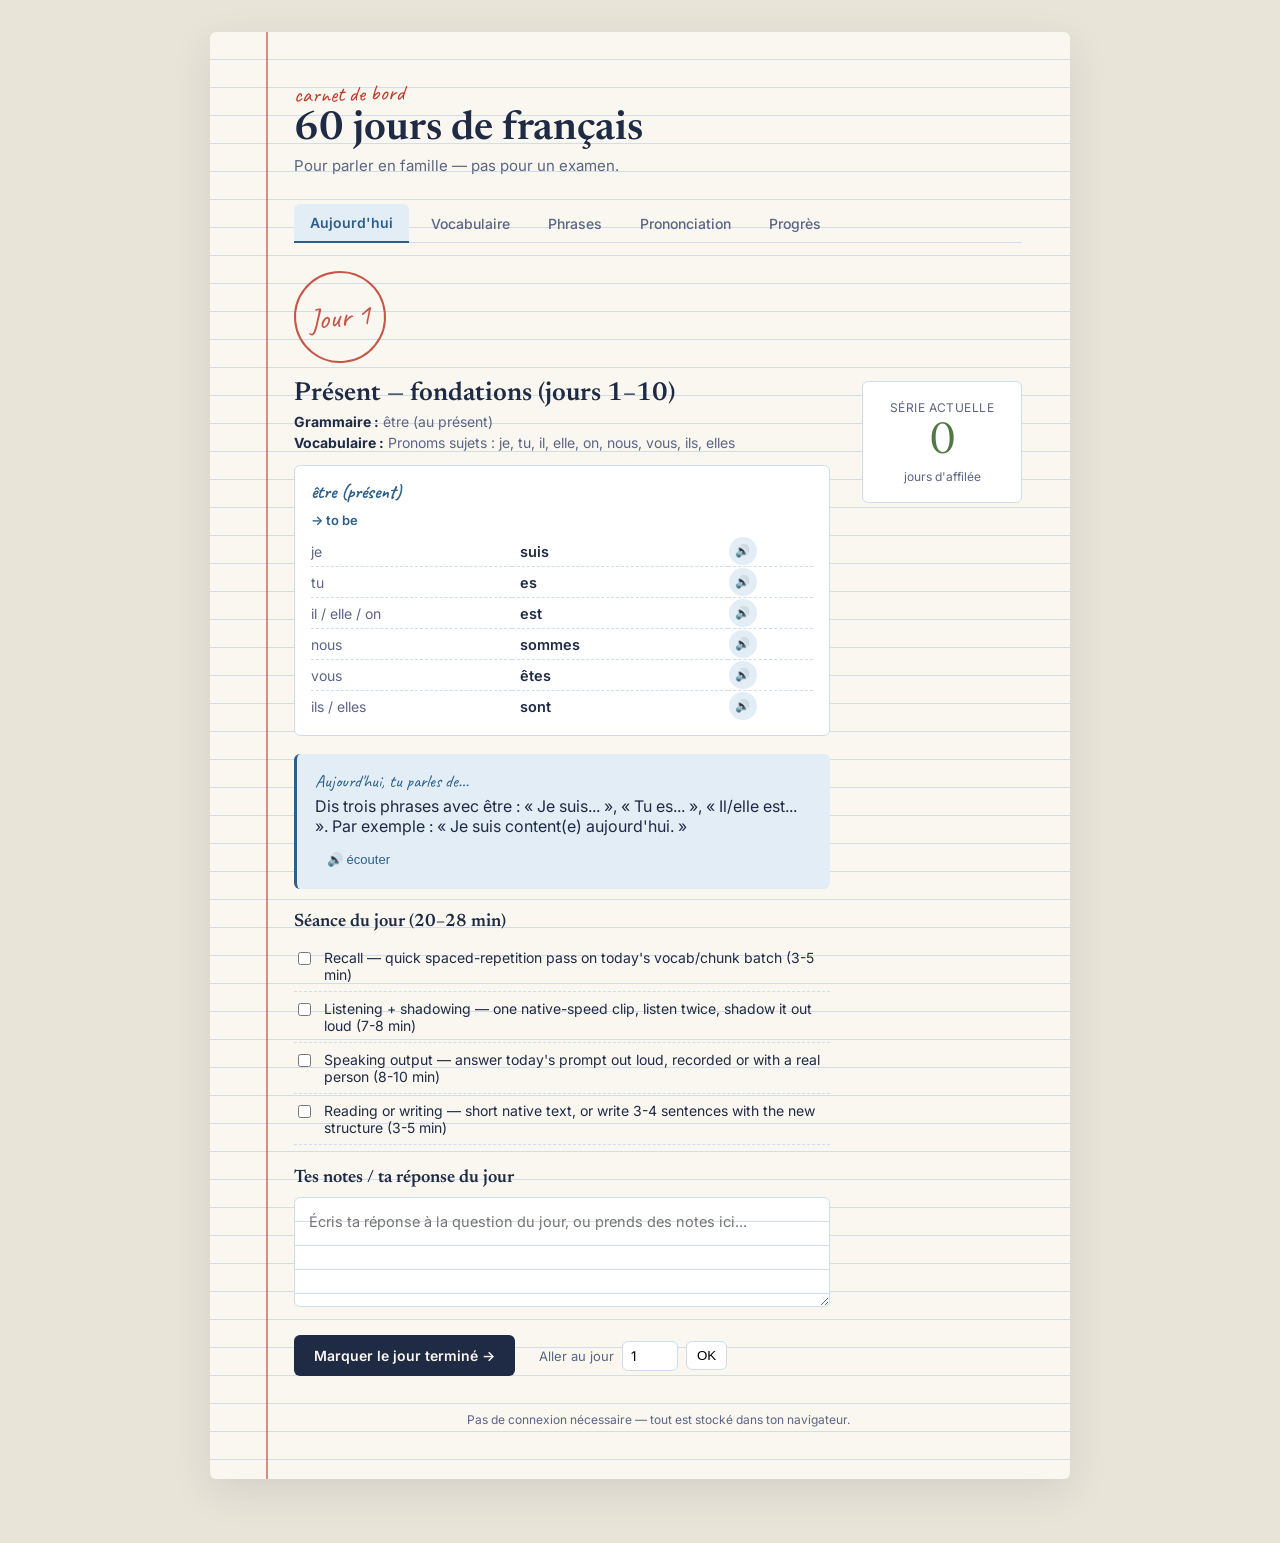
==== index.html @ 57182b1d "Add files via upload" ====
<!DOCTYPE html>
<html lang="fr" translate="no">
<head>
<meta charset="UTF-8">
<meta name="viewport" content="width=device-width, initial-scale=1.0">
<meta name="google" content="notranslate">
<title>Carnet — 60 jours de français</title>
<link rel="preconnect" href="https://fonts.googleapis.com">
<link rel="preconnect" href="https://fonts.gstatic.com" crossorigin>
<link href="https://fonts.googleapis.com/css2?family=Newsreader:ital,opsz,wght@0,72,400;0,72,600;1,72,500&family=Inter:wght@400;500;600&family=Caveat:wght@600;700&display=swap" rel="stylesheet">
<link rel="stylesheet" href="style.css">
</head>
<body>

<div class="notebook">
  <div class="margin-rule"></div>

  <header class="page-header">
    <p class="eyebrow">carnet de bord</p>
    <h1>60 jours de français</h1>
    <p class="subtitle">Pour parler en famille — pas pour un examen.</p>
  </header>

  <nav class="tabs" id="tabs">
    <button class="tab active" data-tab="today">Aujourd'hui</button>
    <button class="tab" data-tab="vocab">Vocabulaire</button>
    <button class="tab" data-tab="phrases">Phrases</button>
    <button class="tab" data-tab="pronunciation">Prononciation</button>
    <button class="tab" data-tab="progress">Progrès</button>
  </nav>

  <main>

    <section id="today" class="panel active">
      <div class="stamp" id="day-stamp">Jour 1</div>
      <div class="today-grid">
        <div class="today-main">
          <h2 id="block-title">—</h2>
          <p class="meta"><strong>Grammaire :</strong> <span id="block-grammar"></span></p>
          <p class="meta"><strong>Vocabulaire :</strong> <span id="block-vocab"></span></p>

          <div id="conjugation-tables"></div>

          <div class="prompt-box">
            <p class="prompt-label">Aujourd'hui, tu parles de…</p>
            <p class="prompt-text" id="today-prompt"></p>
            <button class="speak-btn small" id="speak-prompt">🔊 écouter</button>
          </div>

          <h3>Séance du jour (20–28 min)</h3>
          <ul class="checklist" id="session-checklist"></ul>

          <h3>Tes notes / ta réponse du jour</h3>
          <textarea id="day-notes" class="notes-pad" placeholder="Écris ta réponse à la question du jour, ou prends des notes ici..."></textarea>

          <div class="day-controls">
            <button class="primary-btn" id="complete-day-btn">Marquer le jour terminé →</button>
            <div class="day-jump">
              <label for="jump-input">Aller au jour</label>
              <input type="number" id="jump-input" min="1" max="60" value="1">
              <button id="jump-btn">OK</button>
            </div>
          </div>
        </div>
        <div class="today-side">
          <p class="side-label">Série actuelle</p>
          <p class="streak-number" id="streak-number">0</p>
          <p class="side-sub">jours d'affilée</p>
        </div>
      </div>
    </section>

    <section id="vocab" class="panel">
      <h2>Les ~270 mots du cœur</h2>
      <p class="intro-text">Organisés par fonction, pas par fréquence brute. Clique le haut-parleur pour entendre la prononciation.</p>
      <div id="vocab-list"></div>
    </section>

    <section id="phrases" class="panel">
      <h2>40 formules à retenir en bloc</h2>
      <p class="intro-text">Ne les conjugue pas dans ta tête — apprends-les comme des mots entiers.</p>
      <div id="phrases-list" class="card-list"></div>
    </section>

    <section id="pronunciation" class="panel">
      <h2>Les sons qui posent problème</h2>
      <p class="intro-text">Un schéma de prononciation à la fois, valable pour tous les mots qui suivent ce patron.</p>
      <div id="pronunciation-list"></div>
    </section>

    <section id="progress" class="panel">
      <h2>Les 60 jours</h2>
      <div class="grid-60" id="grid-60"></div>
      <button class="reset-btn" id="reset-btn">Réinitialiser la progression</button>
    </section>

  </main>

  <footer class="page-footer">
    <p>Pas de connexion nécessaire — tout est stocké dans ton navigateur.</p>
  </footer>
</div>

<script src="data.js"></script>
<script src="script.js"></script>
</body>
</html>
---- style.css ----
/* ===== Tokens ===== */
:root {
  --paper: #faf7f0;
  --grid-line: #cfdded;
  --margin-red: #c0392b;
  --ink: #1f2a44;
  --ink-soft: #5b6584;
  --accent: #2c5f8a;
  --accent-soft: #e3edf5;
  --stamp-green: #4f7942;
  --shadow: rgba(31, 42, 68, 0.10);
  --radius: 6px;
}

* { box-sizing: border-box; }

html, body {
  margin: 0;
  padding: 0;
  background: #e9e4d8;
  color: var(--ink);
  font-family: 'Inter', sans-serif;
}

@media (prefers-reduced-motion: reduce) {
  * { transition: none !important; animation: none !important; }
}

/* ===== Notebook page ===== */
.notebook {
  position: relative;
  max-width: 860px;
  margin: 32px auto 64px;
  background:
    repeating-linear-gradient(
      to bottom,
      transparent 0,
      transparent 27px,
      var(--grid-line) 27px,
      var(--grid-line) 28px
    ),
    var(--paper);
  box-shadow: 0 12px 40px var(--shadow);
  border-radius: var(--radius);
  padding: 48px 48px 40px 84px;
}

.margin-rule {
  position: absolute;
  top: 0;
  bottom: 0;
  left: 56px;
  width: 2px;
  background: var(--margin-red);
  opacity: 0.55;
}

/* ===== Header ===== */
.page-header { margin-bottom: 28px; }

.eyebrow {
  font-family: 'Caveat', cursive;
  font-size: 22px;
  color: var(--margin-red);
  margin: 0 0 2px;
  transform: rotate(-1.5deg);
  display: inline-block;
}

.page-header h1 {
  font-family: 'Newsreader', serif;
  font-weight: 600;
  font-size: 40px;
  margin: 0 0 6px;
  color: var(--ink);
}

.subtitle {
  margin: 0;
  color: var(--ink-soft);
  font-size: 15px;
}

/* ===== Tabs ===== */
.tabs {
  display: flex;
  gap: 6px;
  border-bottom: 1px solid var(--grid-line);
  margin-bottom: 28px;
  flex-wrap: wrap;
}

.tab {
  font-family: 'Inter', sans-serif;
  font-size: 14px;
  font-weight: 500;
  background: transparent;
  border: none;
  padding: 10px 16px;
  cursor: pointer;
  color: var(--ink-soft);
  border-radius: var(--radius) var(--radius) 0 0;
  position: relative;
  top: 1px;
}

.tab:hover { color: var(--ink); }

.tab.active {
  color: var(--accent);
  background: var(--accent-soft);
  border-bottom: 2px solid var(--accent);
  font-weight: 600;
}

.tab:focus-visible, button:focus-visible, input:focus-visible {
  outline: 2px solid var(--accent);
  outline-offset: 2px;
}

/* ===== Panels ===== */
.panel { display: none; }
.panel.active { display: block; animation: fade-in 0.25s ease; }

@keyframes fade-in {
  from { opacity: 0; transform: translateY(4px); }
  to { opacity: 1; transform: translateY(0); }
}

h2 {
  font-family: 'Newsreader', serif;
  font-size: 26px;
  font-weight: 600;
  margin: 0 0 6px;
}

h3 {
  font-family: 'Newsreader', serif;
  font-size: 18px;
  font-weight: 600;
  margin: 24px 0 10px;
}

.intro-text { color: var(--ink-soft); font-size: 14px; margin-bottom: 22px; }

/* ===== Today panel ===== */
.stamp {
  display: inline-block;
  font-family: 'Caveat', cursive;
  font-size: 30px;
  color: var(--margin-red);
  border: 2px solid var(--margin-red);
  border-radius: 50%;
  width: 92px;
  height: 92px;
  line-height: 88px;
  text-align: center;
  transform: rotate(-6deg);
  margin-bottom: 18px;
  opacity: 0.85;
}

.today-grid {
  display: grid;
  grid-template-columns: 1fr 160px;
  gap: 32px;
}

@media (max-width: 640px) {
  .today-grid { grid-template-columns: 1fr; }
  .notebook { padding: 32px 24px 32px 56px; }
  .margin-rule { left: 32px; }
}

.meta { font-size: 14px; margin: 4px 0; color: var(--ink-soft); }
.meta strong { color: var(--ink); }

.prompt-box {
  background: var(--accent-soft);
  border-left: 3px solid var(--accent);
  border-radius: var(--radius);
  padding: 16px 18px;
  margin: 18px 0;
}

/* ===== Conjugation tables ===== */
.conj-table {
  background: white;
  border: 1px solid var(--grid-line);
  border-radius: var(--radius);
  padding: 14px 16px;
  margin: 14px 0;
}
.conj-table h4 {
  font-family: 'Caveat', cursive;
  font-size: 19px;
  color: var(--accent);
  margin: 0 0 8px;
}
.conj-table table { width: 100%; border-collapse: collapse; }
.conj-table tr { border-bottom: 1px dashed var(--grid-line); }
.conj-table tr:last-child { border-bottom: none; }
.conj-pronoun { padding: 6px 8px 6px 0; color: var(--ink-soft); font-size: 14px; width: 40%; }
.conj-form { padding: 6px 8px; font-weight: 600; font-size: 14.5px; }
.conj-table .speak-btn { width: 28px; height: 28px; font-size: 12px; }
.conj-meaning { font-size: 13px; color: var(--accent); font-weight: 600; margin: 0 0 8px; }
.conj-note { font-size: 13px; color: var(--ink-soft); margin: 10px 0 0; font-style: italic; }

.prompt-label {
  font-family: 'Caveat', cursive;
  font-size: 18px;
  color: var(--accent);
  margin: 0 0 4px;
}

.prompt-text { margin: 0 0 10px; font-size: 16px; }

.checklist { list-style: none; padding: 0; margin: 0; }
.checklist li {
  display: flex;
  align-items: flex-start;
  gap: 10px;
  padding: 8px 0;
  border-bottom: 1px dashed var(--grid-line);
  font-size: 14px;
}
.checklist li input { margin-top: 3px; accent-color: var(--accent); }

.notes-pad {
  width: 100%;
  min-height: 110px;
  padding: 12px 14px;
  font-family: 'Inter', sans-serif;
  font-size: 14.5px;
  color: var(--ink);
  border: 1px solid var(--grid-line);
  border-radius: var(--radius);
  background:
    repeating-linear-gradient(
      to bottom,
      transparent 0,
      transparent 23px,
      var(--grid-line) 23px,
      var(--grid-line) 24px
    ),
    white;
  line-height: 24px;
  resize: vertical;
}
.notes-pad:focus { outline: 2px solid var(--accent); outline-offset: 1px; }

.day-controls {
  margin-top: 24px;
  display: flex;
  align-items: center;
  gap: 24px;
  flex-wrap: wrap;
}

.primary-btn {
  background: var(--ink);
  color: var(--paper);
  border: none;
  padding: 12px 20px;
  border-radius: var(--radius);
  font-family: 'Inter', sans-serif;
  font-weight: 600;
  font-size: 14px;
  cursor: pointer;
  transition: background 0.15s ease;
}
.primary-btn:hover { background: var(--accent); }

.day-jump { display: flex; align-items: center; gap: 8px; font-size: 13px; color: var(--ink-soft); }
.day-jump input {
  width: 56px;
  padding: 6px 8px;
  border: 1px solid var(--grid-line);
  border-radius: var(--radius);
  font-family: 'Inter', sans-serif;
}
.day-jump button {
  border: 1px solid var(--grid-line);
  background: white;
  padding: 6px 10px;
  border-radius: var(--radius);
  cursor: pointer;
}

.today-side {
  background: white;
  border: 1px solid var(--grid-line);
  border-radius: var(--radius);
  padding: 18px;
  text-align: center;
  align-self: start;
}
.side-label { font-size: 12px; color: var(--ink-soft); margin: 0 0 6px; text-transform: uppercase; letter-spacing: 0.04em; }
.streak-number { font-family: 'Newsreader', serif; font-size: 44px; margin: 0; color: var(--stamp-green); }
.side-sub { font-size: 12px; color: var(--ink-soft); margin: 4px 0 0; }

/* ===== Vocab & phrases ===== */
.category-block { margin-bottom: 26px; }
.category-block h3 { margin-top: 0; }

.word-row {
  display: flex;
  align-items: center;
  justify-content: space-between;
  padding: 9px 0;
  border-bottom: 1px dashed var(--grid-line);
  font-size: 14.5px;
}

.word-fr { font-weight: 600; }
.word-en { color: var(--ink-soft); font-size: 13.5px; margin-left: 10px; }
.word-left { flex: 1; }

.speak-btn {
  background: var(--accent-soft);
  border: none;
  color: var(--accent);
  border-radius: 50%;
  width: 32px;
  height: 32px;
  cursor: pointer;
  font-size: 14px;
  flex-shrink: 0;
  transition: background 0.15s ease;
}
.speak-btn:hover { background: var(--accent); color: white; }
.speak-btn.small { width: auto; height: auto; border-radius: var(--radius); padding: 6px 12px; font-size: 13px; }

.card-list .word-row { padding: 12px 0; }

/* ===== Pronunciation ===== */
.pattern-card {
  background: white;
  border: 1px solid var(--grid-line);
  border-radius: var(--radius);
  padding: 16px 18px;
  margin-bottom: 14px;
}
.pattern-card h4 {
  font-family: 'Caveat', cursive;
  font-size: 22px;
  color: var(--margin-red);
  margin: 0 0 4px;
}
.pattern-card p { font-size: 14px; color: var(--ink-soft); margin: 0 0 10px; }
.pattern-examples { display: flex; flex-wrap: wrap; gap: 8px; }
.example-chip {
  display: flex;
  align-items: center;
  gap: 6px;
  background: var(--accent-soft);
  border-radius: 16px;
  padding: 5px 10px 5px 12px;
  font-size: 13px;
}
.example-chip button { background: none; border: none; cursor: pointer; font-size: 13px; }

/* ===== Progress grid ===== */
.grid-60 {
  display: grid;
  grid-template-columns: repeat(10, 1fr);
  gap: 8px;
  margin-bottom: 20px;
}
@media (max-width: 640px) {
  .grid-60 { grid-template-columns: repeat(6, 1fr); }
}

.day-cell {
  aspect-ratio: 1;
  border: 1px solid var(--grid-line);
  border-radius: var(--radius);
  background: white;
  font-size: 12px;
  display: flex;
  align-items: center;
  justify-content: center;
  cursor: pointer;
  color: var(--ink-soft);
  transition: transform 0.1s ease;
}
.day-cell:hover { transform: scale(1.06); }
.day-cell.done { background: var(--stamp-green); color: white; border-color: var(--stamp-green); }
.day-cell.current { border: 2px solid var(--accent); color: var(--accent); font-weight: 700; }

.reset-btn {
  background: none;
  border: 1px solid var(--grid-line);
  color: var(--ink-soft);
  padding: 8px 14px;
  border-radius: var(--radius);
  font-size: 13px;
  cursor: pointer;
}
.reset-btn:hover { border-color: var(--margin-red); color: var(--margin-red); }

/* ===== Footer ===== */
.page-footer {
  text-align: center;
  font-size: 12px;
  color: var(--ink-soft);
  margin-top: 36px;
}
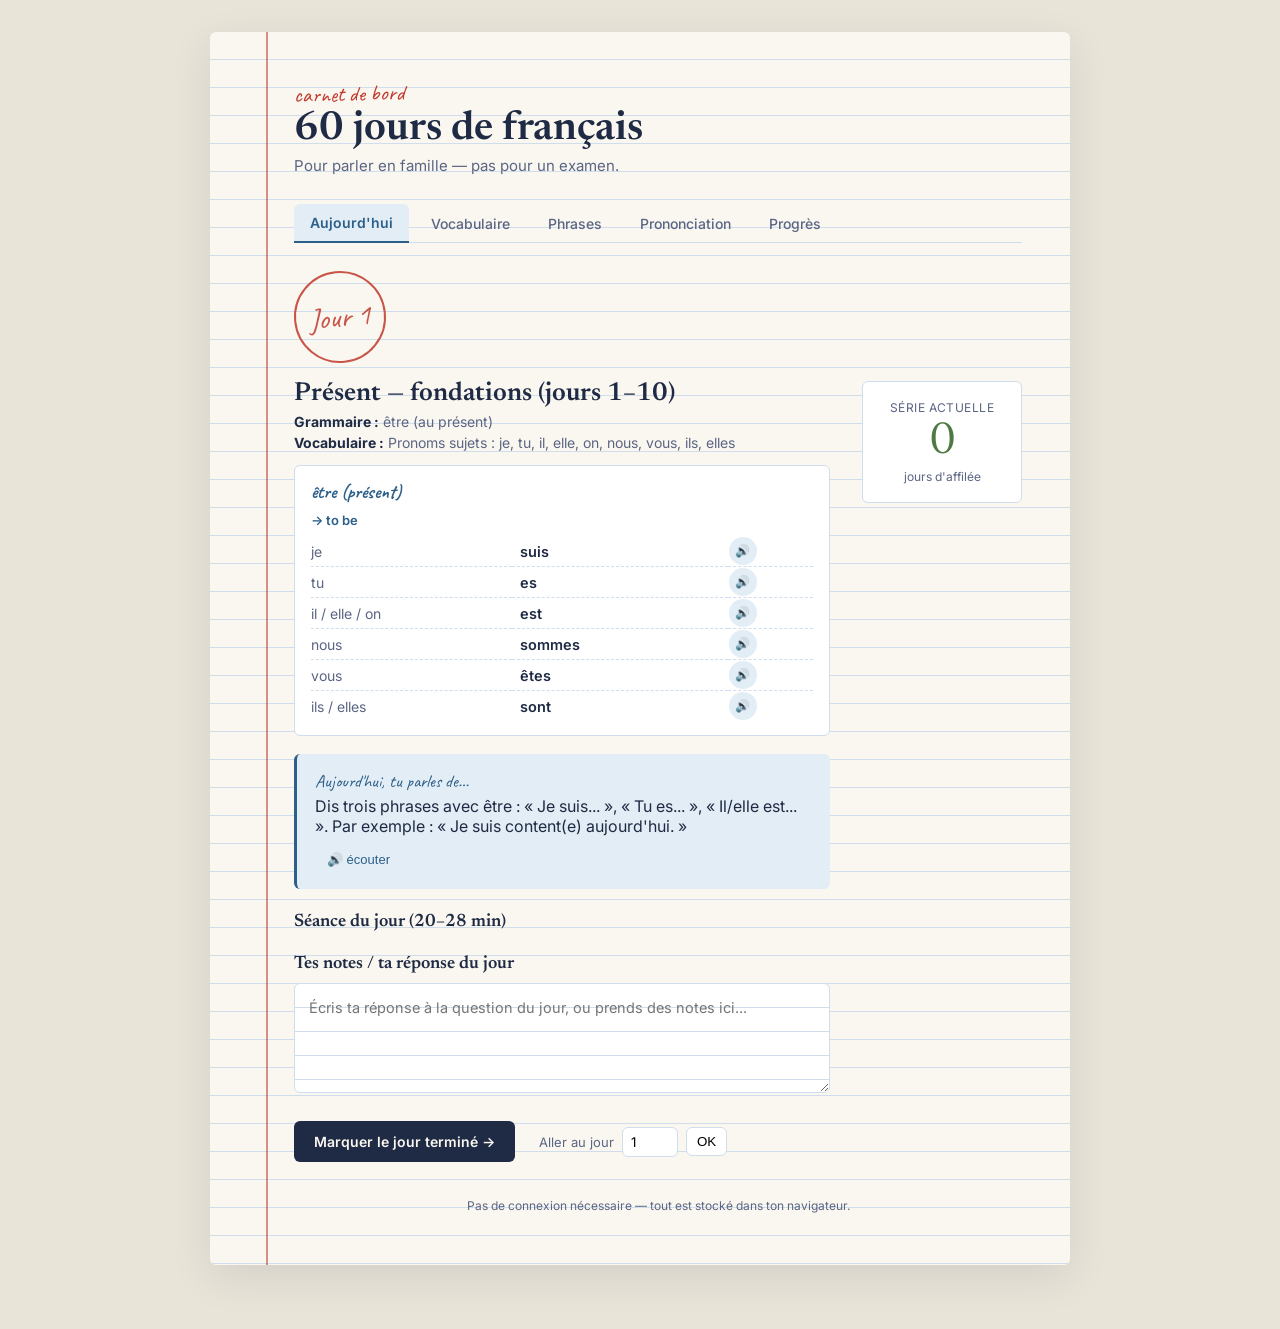
==== commit 051cbe54: "Add files via upload" ====
--- a/index.html
+++ b/index.html
@@ -40,6 +40,8 @@
           <p class="meta"><strong>Vocabulaire :</strong> <span id="block-vocab"></span></p>
 
           <div id="conjugation-tables"></div>
+
+          <div id="chapter-banner"></div>
 
           <div class="prompt-box">
             <p class="prompt-label">Aujourd'hui, tu parles de…</p>
--- a/style.css
+++ b/style.css
@@ -183,7 +183,46 @@
   margin: 18px 0;
 }
 
-/* ===== Conjugation tables ===== */
+/* ===== Chapter banner (days 51-60) ===== */
+.chapter-banner {
+  background: linear-gradient(135deg, #1B2438 0%, #2A3550 100%);
+  border: 1px solid #3a4a6a;
+  border-radius: var(--radius);
+  padding: 18px 20px;
+  margin: 16px 0;
+  color: #F2EAD8;
+}
+.chapter-banner--soon { opacity: 0.65; }
+.chapter-banner-label {
+  font-size: 11px;
+  letter-spacing: 0.12em;
+  text-transform: uppercase;
+  color: #D4A93E;
+  margin-bottom: 6px;
+  font-family: 'Inter', sans-serif;
+  font-weight: 600;
+}
+.chapter-banner-title {
+  font-family: 'Newsreader', serif;
+  font-size: 20px;
+  font-weight: 600;
+  margin-bottom: 14px;
+  color: #F2EAD8;
+}
+.chapter-coming { font-style: italic; font-size: 16px; color: #B9C0D4; margin-bottom: 0; }
+.chapter-banner-btn {
+  display: inline-block;
+  background: #D4A93E;
+  color: #1B2438;
+  font-family: 'Inter', sans-serif;
+  font-weight: 700;
+  font-size: 13px;
+  padding: 9px 18px;
+  border-radius: var(--radius);
+  text-decoration: none;
+  transition: background 0.15s ease;
+}
+.chapter-banner-btn:hover { background: #e0bc5a; }
 .conj-table {
   background: white;
   border: 1px solid var(--grid-line);
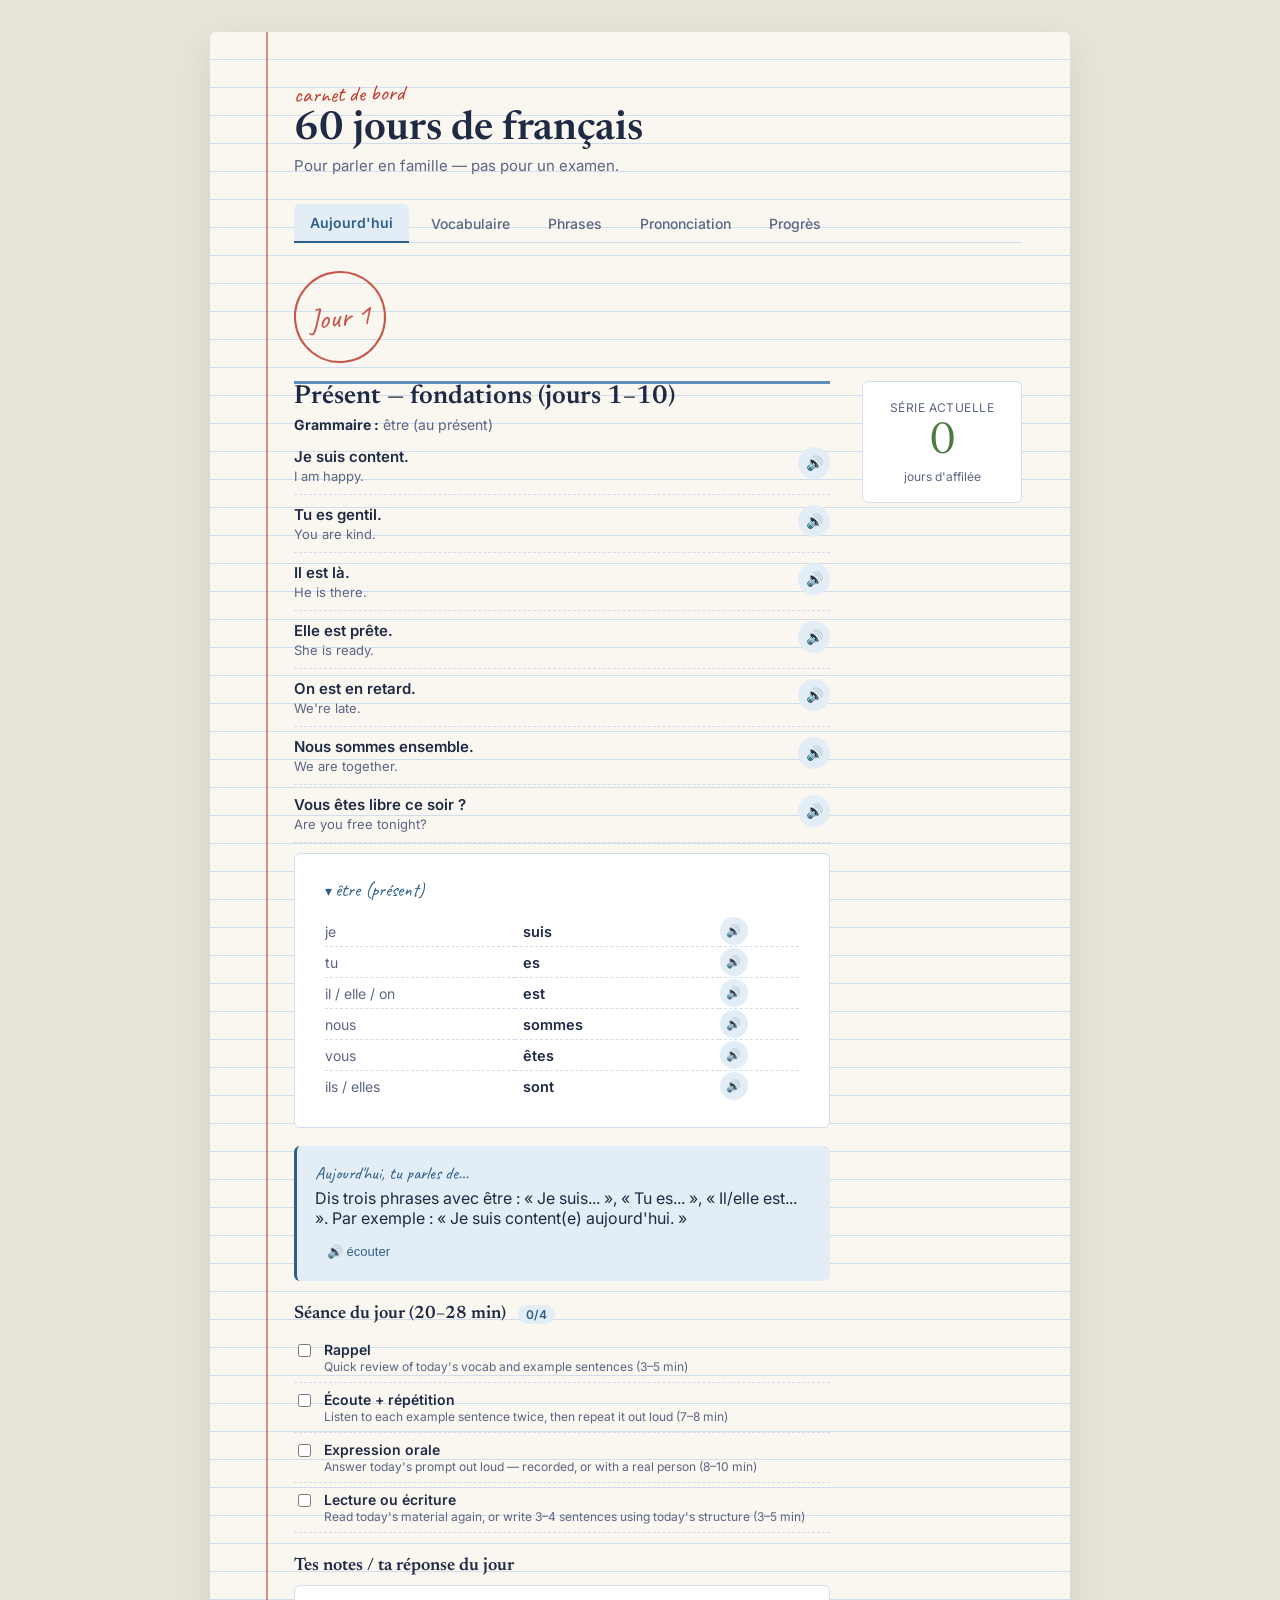
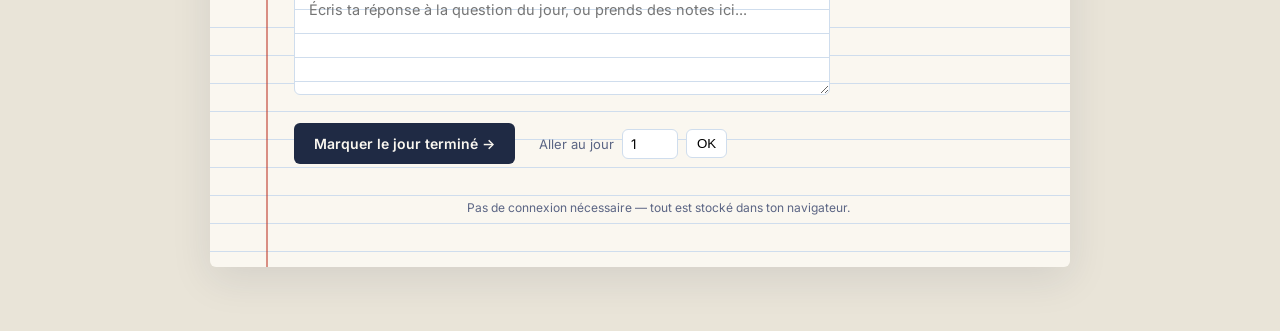
==== commit b41bb3e6: "Add files via upload" ====
--- a/index.html
+++ b/index.html
@@ -34,22 +34,27 @@
     <section id="today" class="panel active">
       <div class="stamp" id="day-stamp">Jour 1</div>
       <div class="today-grid">
-        <div class="today-main">
+        <div class="today-main" id="today-main">
           <h2 id="block-title">—</h2>
           <p class="meta"><strong>Grammaire :</strong> <span id="block-grammar"></span></p>
-          <p class="meta"><strong>Vocabulaire :</strong> <span id="block-vocab"></span></p>
 
-          <div id="conjugation-tables"></div>
+          <!-- learning-section and prompt-section are reordered by script on review days -->
+          <div id="learning-section">
+            <div id="today-vocab-examples"></div>
+            <div id="conjugation-tables"></div>
+          </div>
+
+          <div id="prompt-section">
+            <div class="prompt-box">
+              <p class="prompt-label">Aujourd'hui, tu parles de…</p>
+              <p class="prompt-text" id="today-prompt"></p>
+              <button class="speak-btn small" id="speak-prompt">🔊 écouter</button>
+            </div>
+          </div>
 
           <div id="chapter-banner"></div>
 
-          <div class="prompt-box">
-            <p class="prompt-label">Aujourd'hui, tu parles de…</p>
-            <p class="prompt-text" id="today-prompt"></p>
-            <button class="speak-btn small" id="speak-prompt">🔊 écouter</button>
-          </div>
-
-          <h3>Séance du jour (20–28 min)</h3>
+          <h3>Séance du jour (20–28 min) <span class="checklist-progress" id="checklist-progress">0/4</span></h3>
           <ul class="checklist" id="session-checklist"></ul>
 
           <h3>Tes notes / ta réponse du jour</h3>
--- a/style.css
+++ b/style.css
@@ -183,6 +183,19 @@
   margin: 18px 0;
 }
 
+/* ===== Example sentences ===== */
+#example-sentences h3 { margin-top: 20px; }
+.sentence-row {
+  display: flex;
+  align-items: flex-start;
+  justify-content: space-between;
+  padding: 10px 0;
+  border-bottom: 1px dashed var(--grid-line);
+}
+.sentence-left { flex: 1; display: flex; flex-direction: column; gap: 2px; }
+.sentence-fr { font-size: 15px; font-weight: 600; color: var(--ink); }
+.sentence-en { font-size: 13px; color: var(--ink-soft); }
+
 /* ===== Chapter banner (days 51-60) ===== */
 .chapter-banner {
   background: linear-gradient(135deg, #1B2438 0%, #2A3550 100%);
@@ -445,3 +458,54 @@
   color: var(--ink-soft);
   margin-top: 36px;
 }
+
+/* ===== Example sentences (today-vocab-examples) ===== */
+.example-sentence {
+  display: flex;
+  align-items: flex-start;
+  justify-content: space-between;
+  padding: 10px 0;
+  border-bottom: 1px dashed var(--grid-line);
+}
+.example-sentence-text { flex: 1; display: flex; flex-direction: column; gap: 2px; }
+.ex-fr { font-size: 15px; font-weight: 600; color: var(--ink); }
+.ex-en { font-size: 13px; color: var(--ink-soft); }
+
+/* ===== Checklist progress counter ===== */
+.checklist-progress {
+  font-family: 'Inter', sans-serif;
+  font-size: 12px;
+  font-weight: 600;
+  background: var(--accent-soft);
+  color: var(--accent);
+  border-radius: 10px;
+  padding: 2px 8px;
+  margin-left: 8px;
+  vertical-align: middle;
+}
+.checklist-progress.complete { background: #e8f5e9; color: #2e7d32; }
+
+/* ===== Bilingual checklist items ===== */
+.checklist-text { display: flex; flex-direction: column; gap: 1px; }
+.checklist-fr { font-size: 14px; font-weight: 600; color: var(--ink); }
+.checklist-en { font-size: 12px; color: var(--ink-soft); }
+.step-done .checklist-fr { text-decoration: line-through; opacity: 0.6; }
+
+/* ===== Collapsible conjugation tables (details/summary) ===== */
+details.conj-table { border: 1px solid var(--grid-line); border-radius: var(--radius); margin: 10px 0; background: white; }
+details.conj-table summary {
+  font-family: 'Caveat', cursive;
+  font-size: 19px;
+  color: var(--accent);
+  padding: 10px 14px;
+  cursor: pointer;
+  user-select: none;
+  list-style: none;
+}
+details.conj-table summary::-webkit-details-marker { display: none; }
+details.conj-table summary::before { content: '▸ '; font-size: 14px; }
+details[open].conj-table summary::before { content: '▾ '; }
+.conj-table-body { padding: 4px 14px 12px; }
+
+/* ===== Block color accent ===== */
+#today-main { border-top: 3px solid var(--block-color, #2c5f8a); }
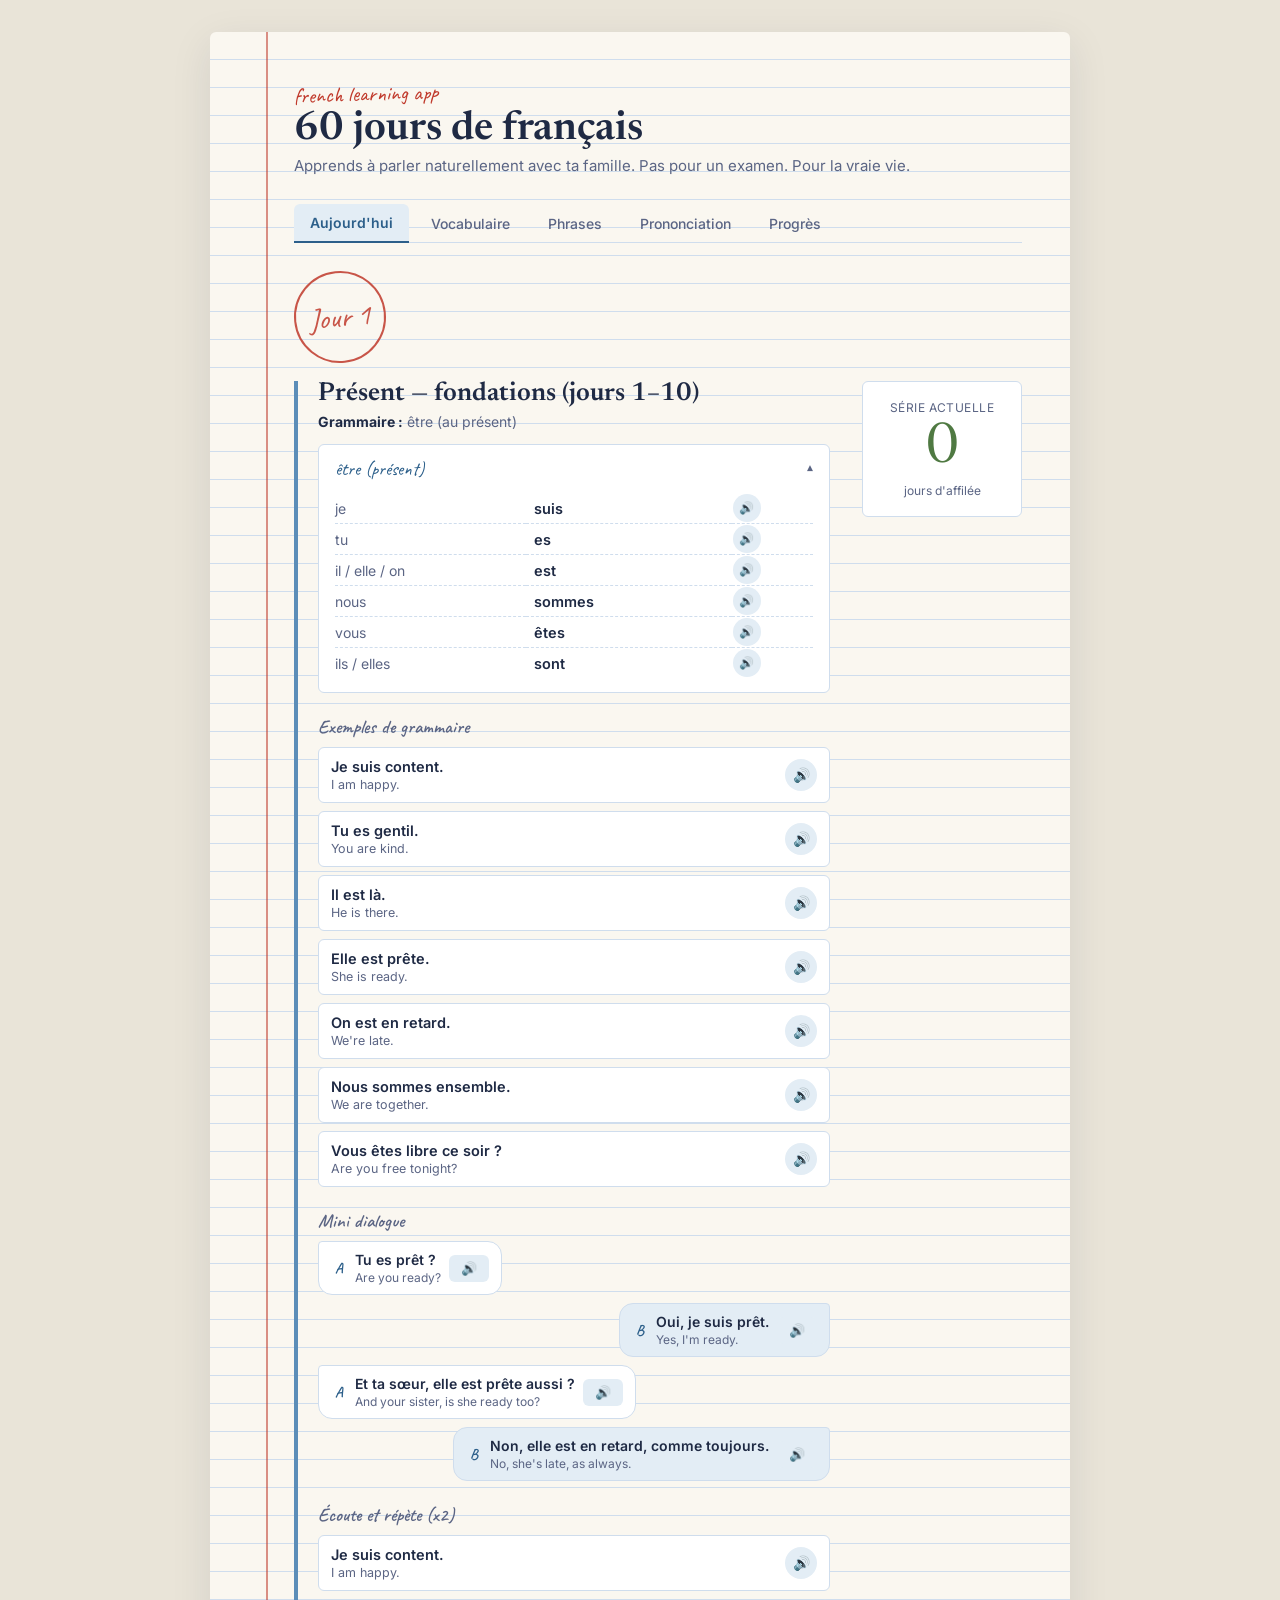
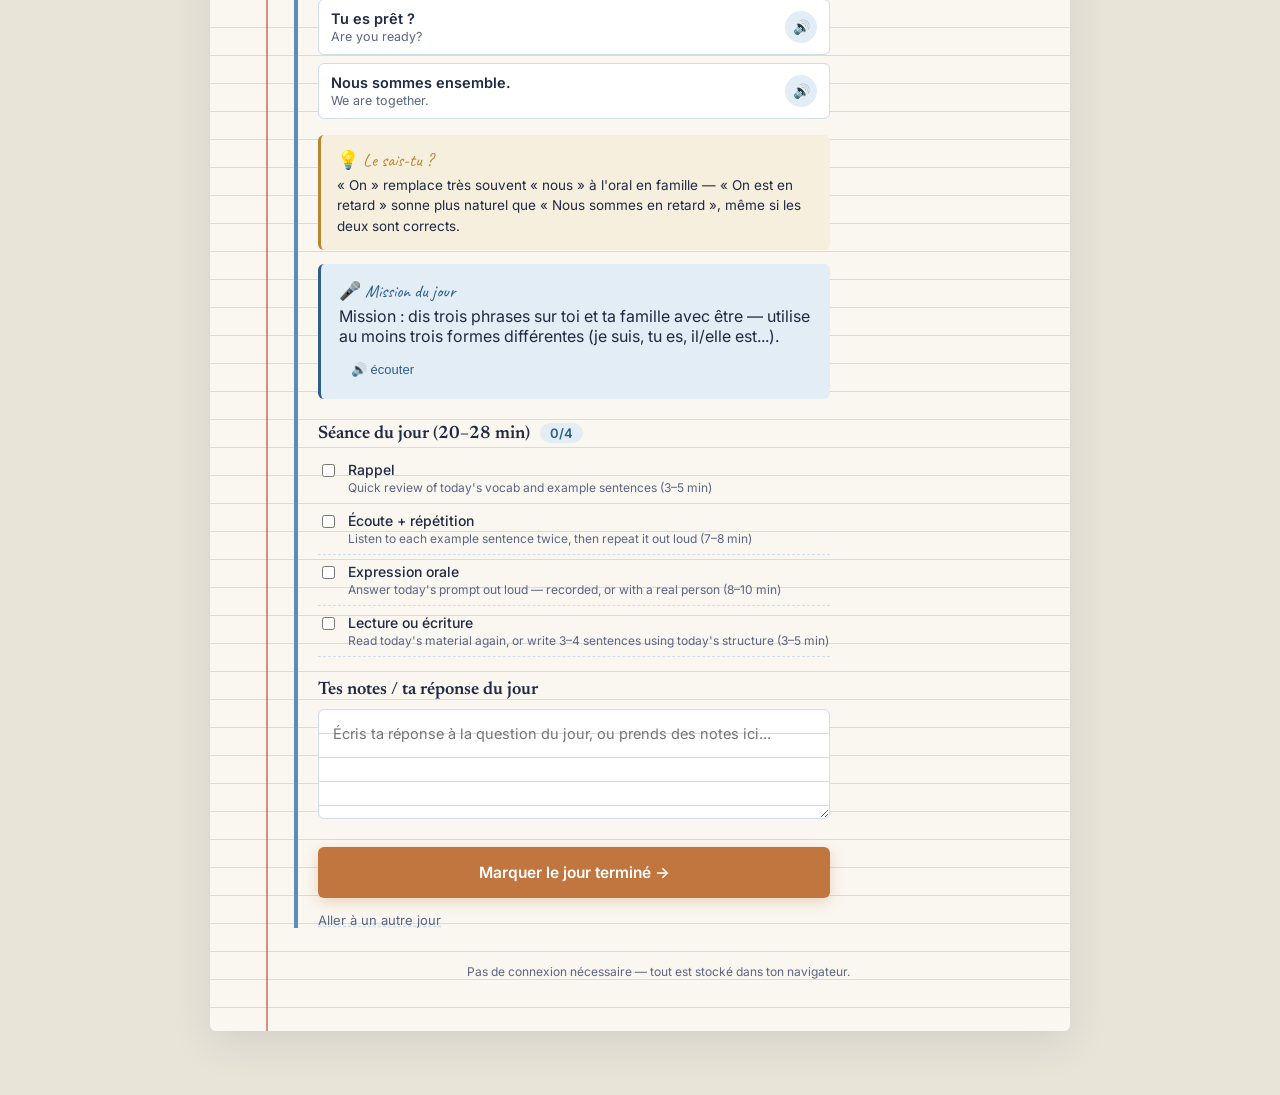
==== commit e207a172: "Add files via upload" ====
--- a/index.html
+++ b/index.html
@@ -4,7 +4,7 @@
 <meta charset="UTF-8">
 <meta name="viewport" content="width=device-width, initial-scale=1.0">
 <meta name="google" content="notranslate">
-<title>Carnet — 60 jours de français</title>
+<title>French Learning App — 60 jours de français</title>
 <link rel="preconnect" href="https://fonts.googleapis.com">
 <link rel="preconnect" href="https://fonts.gstatic.com" crossorigin>
 <link href="https://fonts.googleapis.com/css2?family=Newsreader:ital,opsz,wght@0,72,400;0,72,600;1,72,500&family=Inter:wght@400;500;600&family=Caveat:wght@600;700&display=swap" rel="stylesheet">
@@ -16,9 +16,9 @@
   <div class="margin-rule"></div>
 
   <header class="page-header">
-    <p class="eyebrow">carnet de bord</p>
+    <p class="eyebrow">french learning app</p>
     <h1>60 jours de français</h1>
-    <p class="subtitle">Pour parler en famille — pas pour un examen.</p>
+    <p class="subtitle">Apprends à parler naturellement avec ta famille. Pas pour un examen. Pour la vraie vie.</p>
   </header>
 
   <nav class="tabs" id="tabs">
@@ -34,27 +34,37 @@
     <section id="today" class="panel active">
       <div class="stamp" id="day-stamp">Jour 1</div>
       <div class="today-grid">
-        <div class="today-main" id="today-main">
+        <div class="today-main" id="today-main" style="--block-color: #5B8DB8;">
           <h2 id="block-title">—</h2>
           <p class="meta"><strong>Grammaire :</strong> <span id="block-grammar"></span></p>
 
-          <!-- learning-section and prompt-section are reordered by script on review days -->
-          <div id="learning-section">
-            <div id="today-vocab-examples"></div>
-            <div id="conjugation-tables"></div>
-          </div>
-
           <div id="prompt-section">
             <div class="prompt-box">
-              <p class="prompt-label">Aujourd'hui, tu parles de…</p>
+              <p class="prompt-label">🎤 Mission du jour</p>
               <p class="prompt-text" id="today-prompt"></p>
               <button class="speak-btn small" id="speak-prompt">🔊 écouter</button>
             </div>
           </div>
 
-          <div id="chapter-banner"></div>
+          <div id="learning-section">
+            <div id="conjugation-tables"></div>
 
-          <h3>Séance du jour (20–28 min) <span class="checklist-progress" id="checklist-progress">0/4</span></h3>
+            <h4 class="learning-subhead" id="today-vocab-examples-heading">Exemples de grammaire</h4>
+            <div id="today-vocab-examples" class="example-sentence-list"></div>
+
+            <h4 class="learning-subhead" id="today-dialogue-heading">Mini dialogue</h4>
+            <div id="today-dialogue" class="dialogue-box"></div>
+
+            <h4 class="learning-subhead" id="today-listening-heading">Écoute et répète (x2)</h4>
+            <div id="today-listening" class="example-sentence-list"></div>
+
+            <div id="today-notice" class="notice-box"></div>
+          </div>
+
+          <h3>
+            Séance du jour (20–28 min)
+            <span class="checklist-progress" id="checklist-progress">0/4</span>
+          </h3>
           <ul class="checklist" id="session-checklist"></ul>
 
           <h3>Tes notes / ta réponse du jour</h3>
@@ -62,11 +72,14 @@
 
           <div class="day-controls">
             <button class="primary-btn" id="complete-day-btn">Marquer le jour terminé →</button>
-            <div class="day-jump">
-              <label for="jump-input">Aller au jour</label>
-              <input type="number" id="jump-input" min="1" max="60" value="1">
-              <button id="jump-btn">OK</button>
-            </div>
+            <details class="day-jump">
+              <summary>Aller à un autre jour</summary>
+              <div class="day-jump-inner">
+                <label for="jump-input">Jour</label>
+                <input type="number" id="jump-input" min="1" max="60" value="1">
+                <button id="jump-btn">OK</button>
+              </div>
+            </details>
           </div>
         </div>
         <div class="today-side">
--- a/style.css
+++ b/style.css
@@ -8,6 +8,10 @@
   --accent: #2c5f8a;
   --accent-soft: #e3edf5;
   --stamp-green: #4f7942;
+  --warm-complete: #c1763f;
+  --warm-complete-hover: #a8632f;
+  --notice-gold: #b8862f;
+  --notice-gold-soft: #f7efdd;
   --shadow: rgba(31, 42, 68, 0.10);
   --radius: 6px;
 }
@@ -139,6 +143,9 @@
   font-size: 18px;
   font-weight: 600;
   margin: 24px 0 10px;
+  display: flex;
+  align-items: baseline;
+  gap: 10px;
 }
 
 .intro-text { color: var(--ink-soft); font-size: 14px; margin-bottom: 22px; }
@@ -166,10 +173,18 @@
   gap: 32px;
 }
 
+/* Per-block colour band: a soft left border that tints as you move through
+   phases of the program (present → blue, passé composé → amber, etc.) */
+.today-main {
+  border-left: 4px solid var(--block-color, var(--accent));
+  padding-left: 20px;
+}
+
 @media (max-width: 640px) {
   .today-grid { grid-template-columns: 1fr; }
   .notebook { padding: 32px 24px 32px 56px; }
   .margin-rule { left: 32px; }
+  .today-main { padding-left: 14px; }
 }
 
 .meta { font-size: 14px; margin: 4px 0; color: var(--ink-soft); }
@@ -180,92 +195,197 @@
   border-left: 3px solid var(--accent);
   border-radius: var(--radius);
   padding: 16px 18px;
-  margin: 18px 0;
-}
-
-/* ===== Example sentences ===== */
-#example-sentences h3 { margin-top: 20px; }
-.sentence-row {
-  display: flex;
-  align-items: flex-start;
+  margin: 14px 0;
+}
+
+.prompt-label {
+  font-family: 'Caveat', cursive;
+  font-size: 18px;
+  color: var(--accent);
+  margin: 0 0 4px;
+}
+
+.prompt-text { margin: 0 0 10px; font-size: 16px; }
+
+/* ===== Today's focus vocab chips ===== */
+.vocab-chip-row {
+  display: flex;
+  flex-wrap: wrap;
+  gap: 8px;
+  margin: 0 0 18px;
+}
+.vocab-chip-row:empty { display: none; }
+
+.vocab-chip {
+  display: flex;
+  align-items: center;
+  gap: 6px;
+  background: white;
+  border: 1px solid var(--grid-line);
+  border-radius: 16px;
+  padding: 5px 6px 5px 12px;
+  font-size: 13.5px;
+}
+.vocab-chip .chip-fr { font-weight: 600; }
+.vocab-chip .chip-en { color: var(--ink-soft); font-size: 12px; margin-left: 4px; }
+.vocab-chip button {
+  background: none;
+  border: none;
+  cursor: pointer;
+  font-size: 12px;
+  width: 22px;
+  height: 22px;
+  border-radius: 50%;
+}
+.vocab-chip button:hover { background: var(--accent-soft); }
+
+/* ===== Learning-section sub-headings (Grammar examples / Mini dialogue / Écoute) ===== */
+.learning-subhead {
+  font-family: 'Caveat', cursive;
+  font-weight: 600;
+  font-size: 19px;
+  color: var(--ink-soft);
+  margin: 22px 0 8px;
+  display: block;
+}
+/* Hide a subhead whenever its content div right after it is empty — the
+   heading and the list are toggled together from script.js. */
+
+/* ===== Today's example sentences ===== */
+.example-sentence-list { margin: 0 0 6px; }
+.example-sentence-list:empty { display: none; }
+
+.example-sentence {
+  display: flex;
+  align-items: center;
   justify-content: space-between;
-  padding: 10px 0;
-  border-bottom: 1px dashed var(--grid-line);
-}
-.sentence-left { flex: 1; display: flex; flex-direction: column; gap: 2px; }
-.sentence-fr { font-size: 15px; font-weight: 600; color: var(--ink); }
-.sentence-en { font-size: 13px; color: var(--ink-soft); }
-
-/* ===== Chapter banner (days 51-60) ===== */
-.chapter-banner {
-  background: linear-gradient(135deg, #1B2438 0%, #2A3550 100%);
-  border: 1px solid #3a4a6a;
-  border-radius: var(--radius);
-  padding: 18px 20px;
-  margin: 16px 0;
-  color: #F2EAD8;
-}
-.chapter-banner--soon { opacity: 0.65; }
-.chapter-banner-label {
-  font-size: 11px;
-  letter-spacing: 0.12em;
-  text-transform: uppercase;
-  color: #D4A93E;
-  margin-bottom: 6px;
-  font-family: 'Inter', sans-serif;
-  font-weight: 600;
-}
-.chapter-banner-title {
-  font-family: 'Newsreader', serif;
-  font-size: 20px;
-  font-weight: 600;
-  margin-bottom: 14px;
-  color: #F2EAD8;
-}
-.chapter-coming { font-style: italic; font-size: 16px; color: #B9C0D4; margin-bottom: 0; }
-.chapter-banner-btn {
-  display: inline-block;
-  background: #D4A93E;
-  color: #1B2438;
-  font-family: 'Inter', sans-serif;
+  gap: 12px;
+  background: white;
+  border: 1px solid var(--grid-line);
+  border-radius: var(--radius);
+  padding: 10px 12px;
+  margin-bottom: 8px;
+}
+.example-sentence-text { flex: 1; }
+.ex-fr { display: block; font-weight: 600; font-size: 14.5px; }
+.ex-en { display: block; color: var(--ink-soft); font-size: 12.5px; margin-top: 2px; }
+
+/* ===== Mini dialogue (chat-bubble style, A left / B right) ===== */
+.dialogue-box { margin: 0 0 6px; display: flex; flex-direction: column; gap: 8px; }
+.dialogue-box:empty { display: none; }
+
+.dialogue-line { display: flex; }
+.dialogue-line.speaker-a { justify-content: flex-start; }
+.dialogue-line.speaker-b { justify-content: flex-end; }
+
+.dialogue-bubble {
+  display: flex;
+  align-items: center;
+  gap: 8px;
+  max-width: 82%;
+  border-radius: 14px;
+  padding: 9px 12px;
+  border: 1px solid var(--grid-line);
+}
+.dialogue-line.speaker-a .dialogue-bubble {
+  background: white;
+  border-top-left-radius: 4px;
+}
+.dialogue-line.speaker-b .dialogue-bubble {
+  background: var(--accent-soft);
+  border-top-right-radius: 4px;
+}
+
+.dialogue-speaker {
+  font-family: 'Caveat', cursive;
   font-weight: 700;
-  font-size: 13px;
-  padding: 9px 18px;
-  border-radius: var(--radius);
-  text-decoration: none;
-  transition: background 0.15s ease;
-}
-.chapter-banner-btn:hover { background: #e0bc5a; }
+  font-size: 15px;
+  color: var(--accent);
+  flex-shrink: 0;
+  width: 16px;
+  text-align: center;
+}
+.dialogue-text { flex: 1; }
+.dialogue-text .ex-fr { font-size: 14px; }
+.dialogue-text .ex-en { font-size: 12px; }
+
+@media (max-width: 640px) {
+  .dialogue-bubble { max-width: 92%; }
+}
+
+/* ===== "Did you notice?" callout ===== */
+.notice-box {
+  background: var(--notice-gold-soft);
+  border-left: 3px solid var(--notice-gold);
+  border-radius: var(--radius);
+  padding: 14px 16px;
+  margin: 16px 0 6px;
+}
+.notice-box:empty { display: none; }
+.notice-label {
+  font-family: 'Caveat', cursive;
+  font-size: 18px;
+  color: var(--notice-gold);
+  margin: 0 0 4px;
+}
+.notice-text { margin: 0; font-size: 13.5px; color: var(--ink); line-height: 1.5; }
+
+/* ===== Conjugation tables ===== */
+#conjugation-tables { margin-bottom: 6px; }
+
 .conj-table {
   background: white;
   border: 1px solid var(--grid-line);
   border-radius: var(--radius);
-  padding: 14px 16px;
+  padding: 0;
   margin: 14px 0;
-}
-.conj-table h4 {
+  overflow: hidden;
+}
+.conj-table > summary,
+.conj-table > .conj-table-header {
   font-family: 'Caveat', cursive;
   font-size: 19px;
   color: var(--accent);
-  margin: 0 0 8px;
-}
+  padding: 12px 16px;
+  cursor: pointer;
+  list-style: none;
+  display: flex;
+  align-items: center;
+  justify-content: space-between;
+}
+.conj-table > summary::-webkit-details-marker { display: none; }
+.conj-table > summary::after {
+  content: "▾";
+  font-family: 'Inter', sans-serif;
+  font-size: 12px;
+  color: var(--ink-soft);
+  transition: transform 0.15s ease;
+}
+.conj-table[open] > summary::after { transform: rotate(180deg); }
+
+.conj-table-body { padding: 0 16px 14px; }
 .conj-table table { width: 100%; border-collapse: collapse; }
 .conj-table tr { border-bottom: 1px dashed var(--grid-line); }
 .conj-table tr:last-child { border-bottom: none; }
 .conj-pronoun { padding: 6px 8px 6px 0; color: var(--ink-soft); font-size: 14px; width: 40%; }
 .conj-form { padding: 6px 8px; font-weight: 600; font-size: 14.5px; }
 .conj-table .speak-btn { width: 28px; height: 28px; font-size: 12px; }
-.conj-meaning { font-size: 13px; color: var(--accent); font-weight: 600; margin: 0 0 8px; }
 .conj-note { font-size: 13px; color: var(--ink-soft); margin: 10px 0 0; font-style: italic; }
 
-.prompt-label {
-  font-family: 'Caveat', cursive;
-  font-size: 18px;
+/* ===== Checklist with progress counter ===== */
+.checklist-progress {
+  font-family: 'Inter', sans-serif;
+  font-size: 13px;
+  font-weight: 600;
   color: var(--accent);
-  margin: 0 0 4px;
-}
-
-.prompt-text { margin: 0 0 10px; font-size: 16px; }
+  background: var(--accent-soft);
+  border-radius: 12px;
+  padding: 2px 10px;
+}
+.checklist-progress.complete {
+  color: white;
+  background: var(--stamp-green);
+}
 
 .checklist { list-style: none; padding: 0; margin: 0; }
 .checklist li {
@@ -277,6 +397,11 @@
   font-size: 14px;
 }
 .checklist li input { margin-top: 3px; accent-color: var(--accent); }
+.checklist-text { display: flex; flex-direction: column; }
+.checklist-fr { font-weight: 500; color: var(--ink); }
+.checklist-en { font-size: 12px; color: var(--ink-soft); margin-top: 2px; }
+.checklist li.step-done .checklist-fr,
+.checklist li.step-done .checklist-en { color: var(--ink-soft); text-decoration: line-through; }
 
 .notes-pad {
   width: 100%;
@@ -301,29 +426,51 @@
 }
 .notes-pad:focus { outline: 2px solid var(--accent); outline-offset: 1px; }
 
+/* ===== Day controls ===== */
 .day-controls {
   margin-top: 24px;
   display: flex;
-  align-items: center;
-  gap: 24px;
-  flex-wrap: wrap;
+  flex-direction: column;
+  gap: 14px;
 }
 
 .primary-btn {
-  background: var(--ink);
-  color: var(--paper);
+  width: 100%;
+  background: var(--warm-complete);
+  color: white;
   border: none;
-  padding: 12px 20px;
+  padding: 16px 20px;
   border-radius: var(--radius);
   font-family: 'Inter', sans-serif;
   font-weight: 600;
-  font-size: 14px;
-  cursor: pointer;
-  transition: background 0.15s ease;
-}
-.primary-btn:hover { background: var(--accent); }
-
-.day-jump { display: flex; align-items: center; gap: 8px; font-size: 13px; color: var(--ink-soft); }
+  font-size: 15.5px;
+  cursor: pointer;
+  transition: background 0.15s ease, transform 0.1s ease;
+  box-shadow: 0 4px 14px rgba(193, 118, 63, 0.28);
+}
+.primary-btn:hover { background: var(--warm-complete-hover); }
+.primary-btn:active { transform: scale(0.99); }
+
+/* Jump-to-day tucked into a low-emphasis disclosure, since it's used rarely */
+.day-jump {
+  align-self: flex-start;
+  font-size: 13px;
+  color: var(--ink-soft);
+}
+.day-jump summary {
+  cursor: pointer;
+  list-style: none;
+  color: var(--ink-soft);
+  text-decoration: underline dashed;
+  text-decoration-color: var(--grid-line);
+}
+.day-jump summary::-webkit-details-marker { display: none; }
+.day-jump-inner {
+  display: flex;
+  align-items: center;
+  gap: 8px;
+  margin-top: 10px;
+}
 .day-jump input {
   width: 56px;
   padding: 6px 8px;
@@ -339,6 +486,10 @@
   cursor: pointer;
 }
 
+@media (max-width: 640px) {
+  .day-controls { gap: 10px; }
+}
+
 .today-side {
   background: white;
   border: 1px solid var(--grid-line);
@@ -348,8 +499,12 @@
   align-self: start;
 }
 .side-label { font-size: 12px; color: var(--ink-soft); margin: 0 0 6px; text-transform: uppercase; letter-spacing: 0.04em; }
-.streak-number { font-family: 'Newsreader', serif; font-size: 44px; margin: 0; color: var(--stamp-green); }
-.side-sub { font-size: 12px; color: var(--ink-soft); margin: 4px 0 0; }
+.streak-number { font-family: 'Newsreader', serif; font-size: 56px; margin: 0; color: var(--stamp-green); line-height: 1; }
+.side-sub { font-size: 12px; color: var(--ink-soft); margin: 6px 0 0; }
+
+@media (max-width: 640px) {
+  .streak-number { font-size: 48px; }
+}
 
 /* ===== Vocab & phrases ===== */
 .category-block { margin-bottom: 26px; }
@@ -458,54 +613,3 @@
   color: var(--ink-soft);
   margin-top: 36px;
 }
-
-/* ===== Example sentences (today-vocab-examples) ===== */
-.example-sentence {
-  display: flex;
-  align-items: flex-start;
-  justify-content: space-between;
-  padding: 10px 0;
-  border-bottom: 1px dashed var(--grid-line);
-}
-.example-sentence-text { flex: 1; display: flex; flex-direction: column; gap: 2px; }
-.ex-fr { font-size: 15px; font-weight: 600; color: var(--ink); }
-.ex-en { font-size: 13px; color: var(--ink-soft); }
-
-/* ===== Checklist progress counter ===== */
-.checklist-progress {
-  font-family: 'Inter', sans-serif;
-  font-size: 12px;
-  font-weight: 600;
-  background: var(--accent-soft);
-  color: var(--accent);
-  border-radius: 10px;
-  padding: 2px 8px;
-  margin-left: 8px;
-  vertical-align: middle;
-}
-.checklist-progress.complete { background: #e8f5e9; color: #2e7d32; }
-
-/* ===== Bilingual checklist items ===== */
-.checklist-text { display: flex; flex-direction: column; gap: 1px; }
-.checklist-fr { font-size: 14px; font-weight: 600; color: var(--ink); }
-.checklist-en { font-size: 12px; color: var(--ink-soft); }
-.step-done .checklist-fr { text-decoration: line-through; opacity: 0.6; }
-
-/* ===== Collapsible conjugation tables (details/summary) ===== */
-details.conj-table { border: 1px solid var(--grid-line); border-radius: var(--radius); margin: 10px 0; background: white; }
-details.conj-table summary {
-  font-family: 'Caveat', cursive;
-  font-size: 19px;
-  color: var(--accent);
-  padding: 10px 14px;
-  cursor: pointer;
-  user-select: none;
-  list-style: none;
-}
-details.conj-table summary::-webkit-details-marker { display: none; }
-details.conj-table summary::before { content: '▸ '; font-size: 14px; }
-details[open].conj-table summary::before { content: '▾ '; }
-.conj-table-body { padding: 4px 14px 12px; }
-
-/* ===== Block color accent ===== */
-#today-main { border-top: 3px solid var(--block-color, #2c5f8a); }
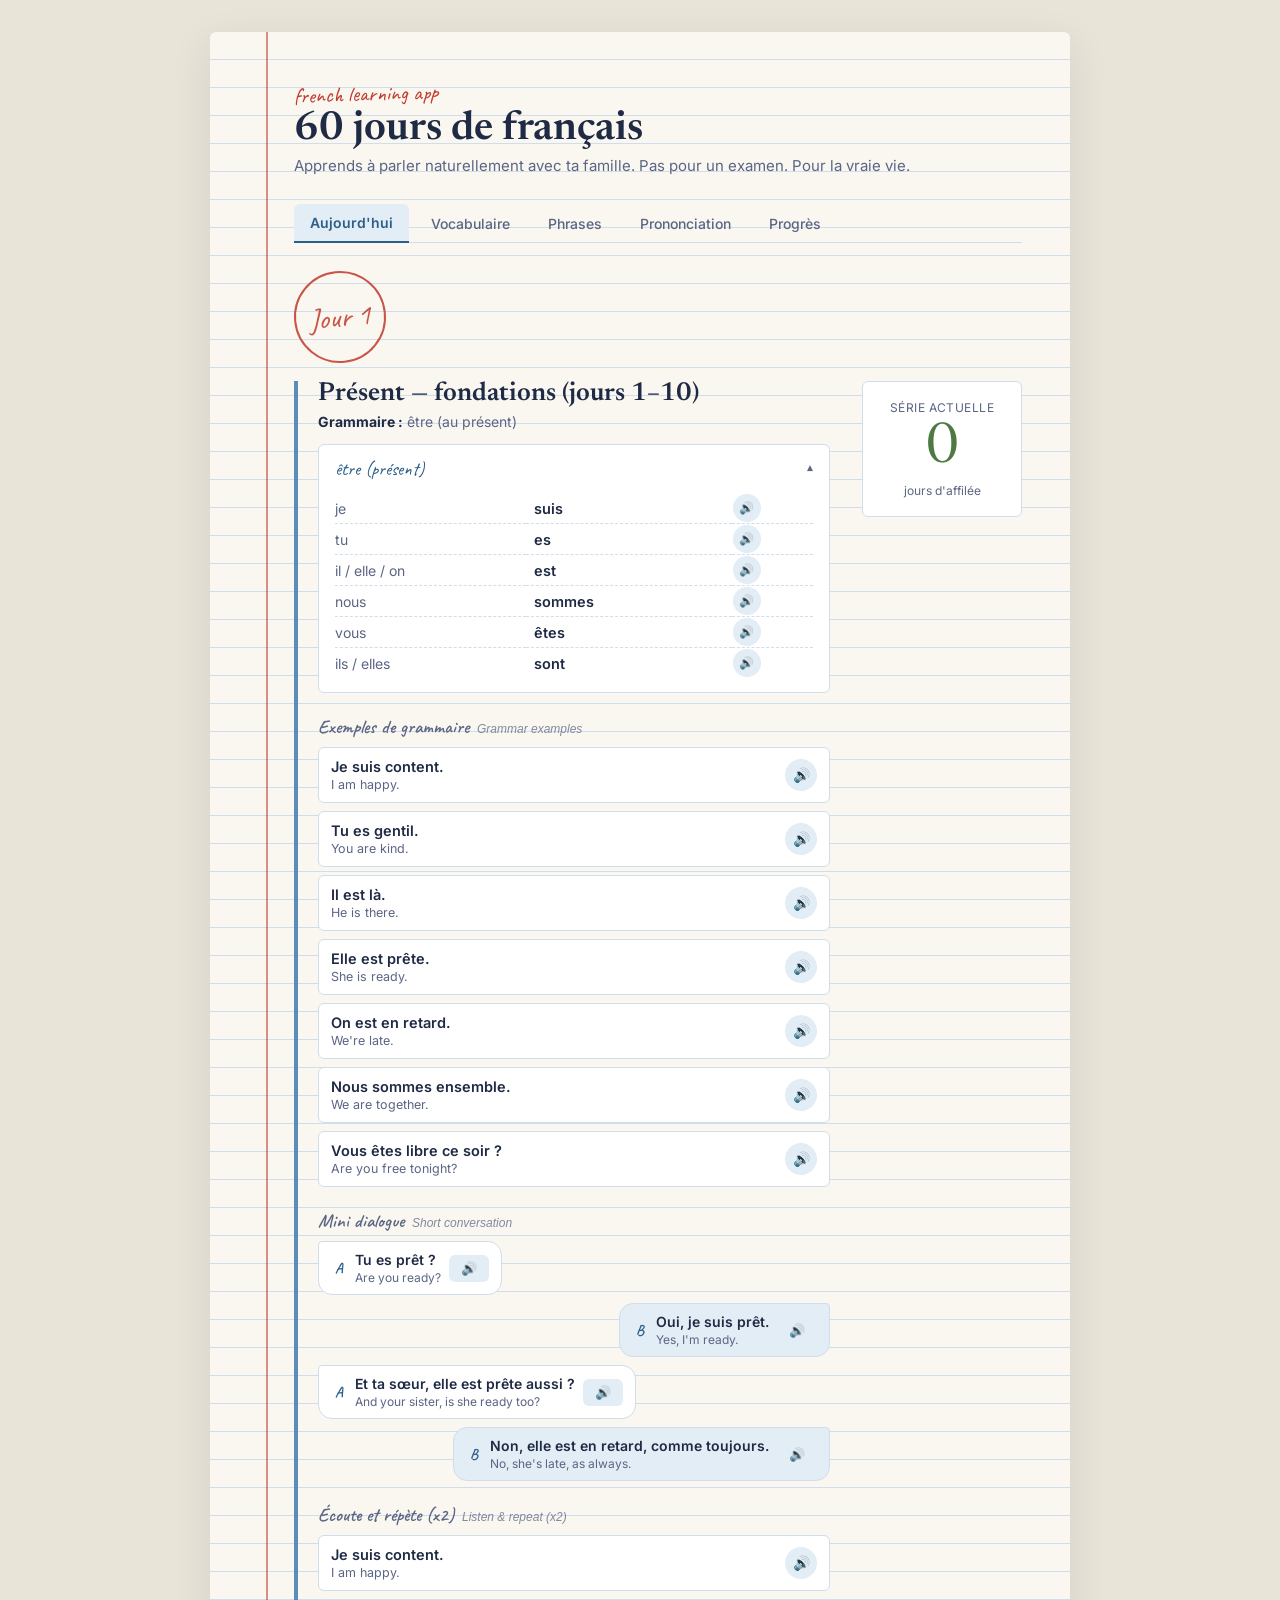
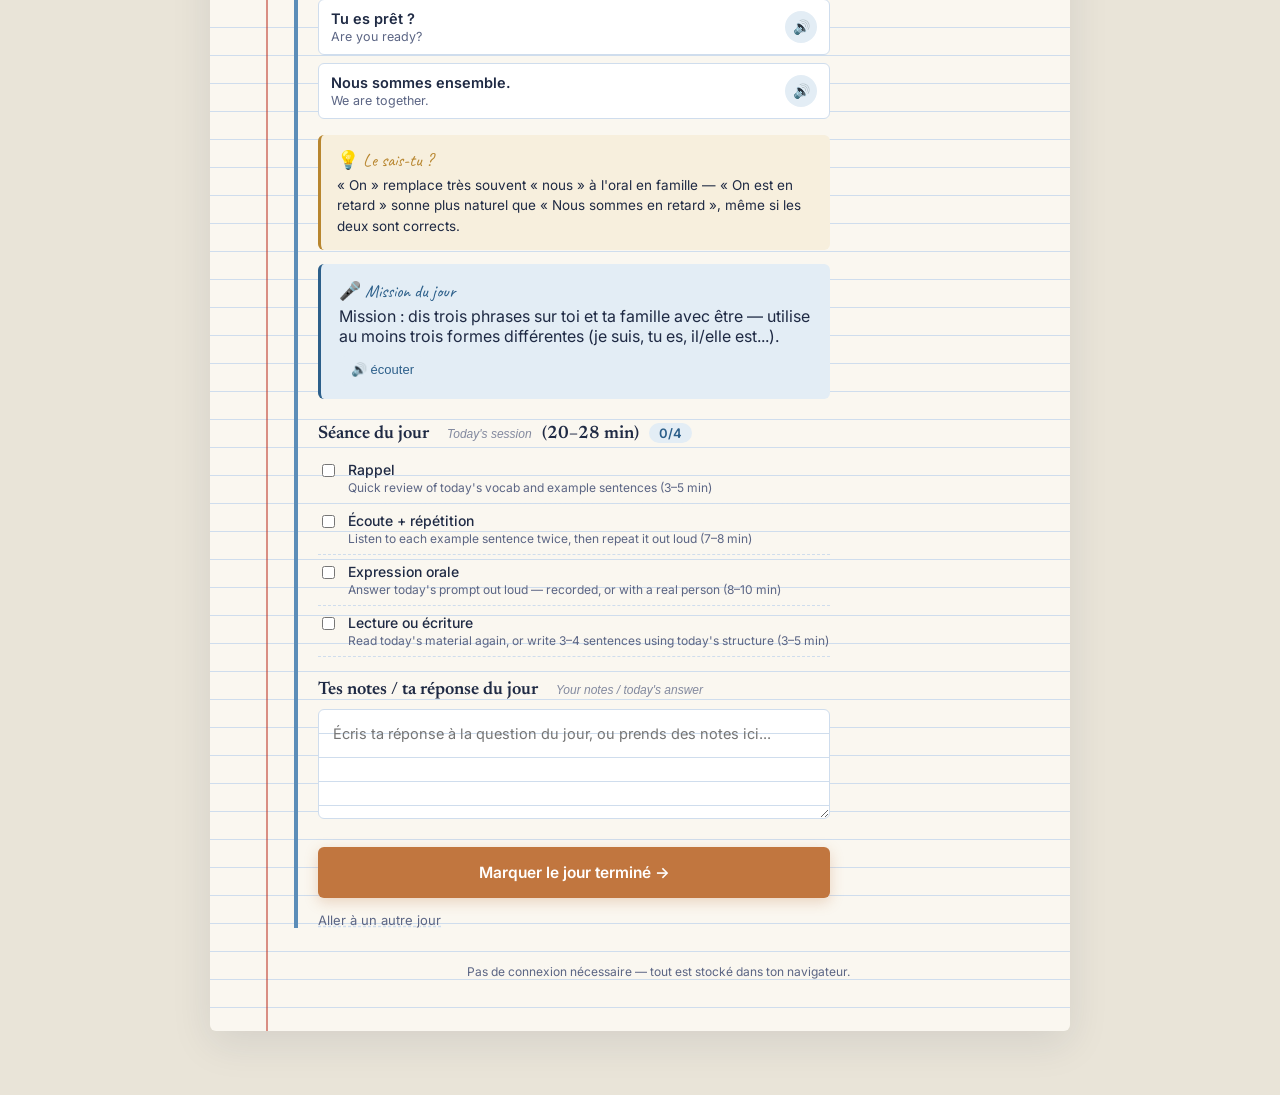
==== commit e742f854: "Add files via upload" ====
--- a/index.html
+++ b/index.html
@@ -49,25 +49,27 @@
           <div id="learning-section">
             <div id="conjugation-tables"></div>
 
-            <h4 class="learning-subhead" id="today-vocab-examples-heading">Exemples de grammaire</h4>
+            <h4 class="learning-subhead" id="today-vocab-examples-heading">Exemples de grammaire<span class="subhead-en">Grammar examples</span></h4>
             <div id="today-vocab-examples" class="example-sentence-list"></div>
 
-            <h4 class="learning-subhead" id="today-dialogue-heading">Mini dialogue</h4>
+            <h4 class="learning-subhead" id="today-dialogue-heading">Mini dialogue<span class="subhead-en">Short conversation</span></h4>
             <div id="today-dialogue" class="dialogue-box"></div>
 
-            <h4 class="learning-subhead" id="today-listening-heading">Écoute et répète (x2)</h4>
+            <h4 class="learning-subhead" id="today-listening-heading">Écoute et répète (x2)<span class="subhead-en">Listen &amp; repeat (x2)</span></h4>
             <div id="today-listening" class="example-sentence-list"></div>
 
             <div id="today-notice" class="notice-box"></div>
           </div>
 
+          <div id="chapter-banner"></div>
+
           <h3>
-            Séance du jour (20–28 min)
+            Séance du jour<span class="subhead-en">Today's session</span> (20–28 min)
             <span class="checklist-progress" id="checklist-progress">0/4</span>
           </h3>
           <ul class="checklist" id="session-checklist"></ul>
 
-          <h3>Tes notes / ta réponse du jour</h3>
+          <h3>Tes notes / ta réponse du jour<span class="subhead-en">Your notes / today's answer</span></h3>
           <textarea id="day-notes" class="notes-pad" placeholder="Écris ta réponse à la question du jour, ou prends des notes ici..."></textarea>
 
           <div class="day-controls">
--- a/style.css
+++ b/style.css
@@ -248,6 +248,16 @@
   margin: 22px 0 8px;
   display: block;
 }
+.subhead-en {
+  font-family: 'Inter', sans-serif;
+  font-style: italic;
+  font-weight: 400;
+  font-size: 12px;
+  color: var(--ink-soft);
+  margin-left: 8px;
+  opacity: 0.75;
+}
+h3 { flex-wrap: wrap; }
 /* Hide a subhead whenever its content div right after it is empty — the
    heading and the list are toggled together from script.js. */
 
@@ -606,6 +616,57 @@
 }
 .reset-btn:hover { border-color: var(--margin-red); color: var(--margin-red); }
 
+/* ===== Chapter banner (Days 56-60) — links out to the story pages ===== */
+.chapter-banner {
+  background: linear-gradient(135deg, #1B2438 0%, #2A3550 100%);
+  border: 1px solid #3a4a6a;
+  border-radius: var(--radius);
+  padding: 18px 20px;
+  margin: 20px 0 6px;
+  color: #F2EAD8;
+}
+.chapter-banner--soon { opacity: 0.65; }
+.chapter-banner-label {
+  font-size: 11px;
+  letter-spacing: 0.12em;
+  text-transform: uppercase;
+  color: #D4A93E;
+  margin-bottom: 6px;
+  font-family: 'Inter', sans-serif;
+  font-weight: 600;
+}
+.chapter-banner-label-en {
+  display: block;
+  text-transform: none;
+  letter-spacing: normal;
+  font-style: italic;
+  font-weight: 400;
+  font-size: 11px;
+  color: #B9C0D4;
+  margin-top: 3px;
+}
+.chapter-banner-title {
+  font-family: 'Newsreader', serif;
+  font-size: 20px;
+  font-weight: 600;
+  margin-bottom: 14px;
+  color: #F2EAD8;
+}
+.chapter-coming { font-style: italic; font-size: 16px; color: #B9C0D4; margin-bottom: 0; }
+.chapter-banner-btn {
+  display: inline-block;
+  background: #D4A93E;
+  color: #1B2438;
+  font-family: 'Inter', sans-serif;
+  font-weight: 700;
+  font-size: 13px;
+  padding: 9px 18px;
+  border-radius: var(--radius);
+  text-decoration: none;
+  transition: background 0.15s ease;
+}
+.chapter-banner-btn:hover { background: #e0bc5a; }
+
 /* ===== Footer ===== */
 .page-footer {
   text-align: center;
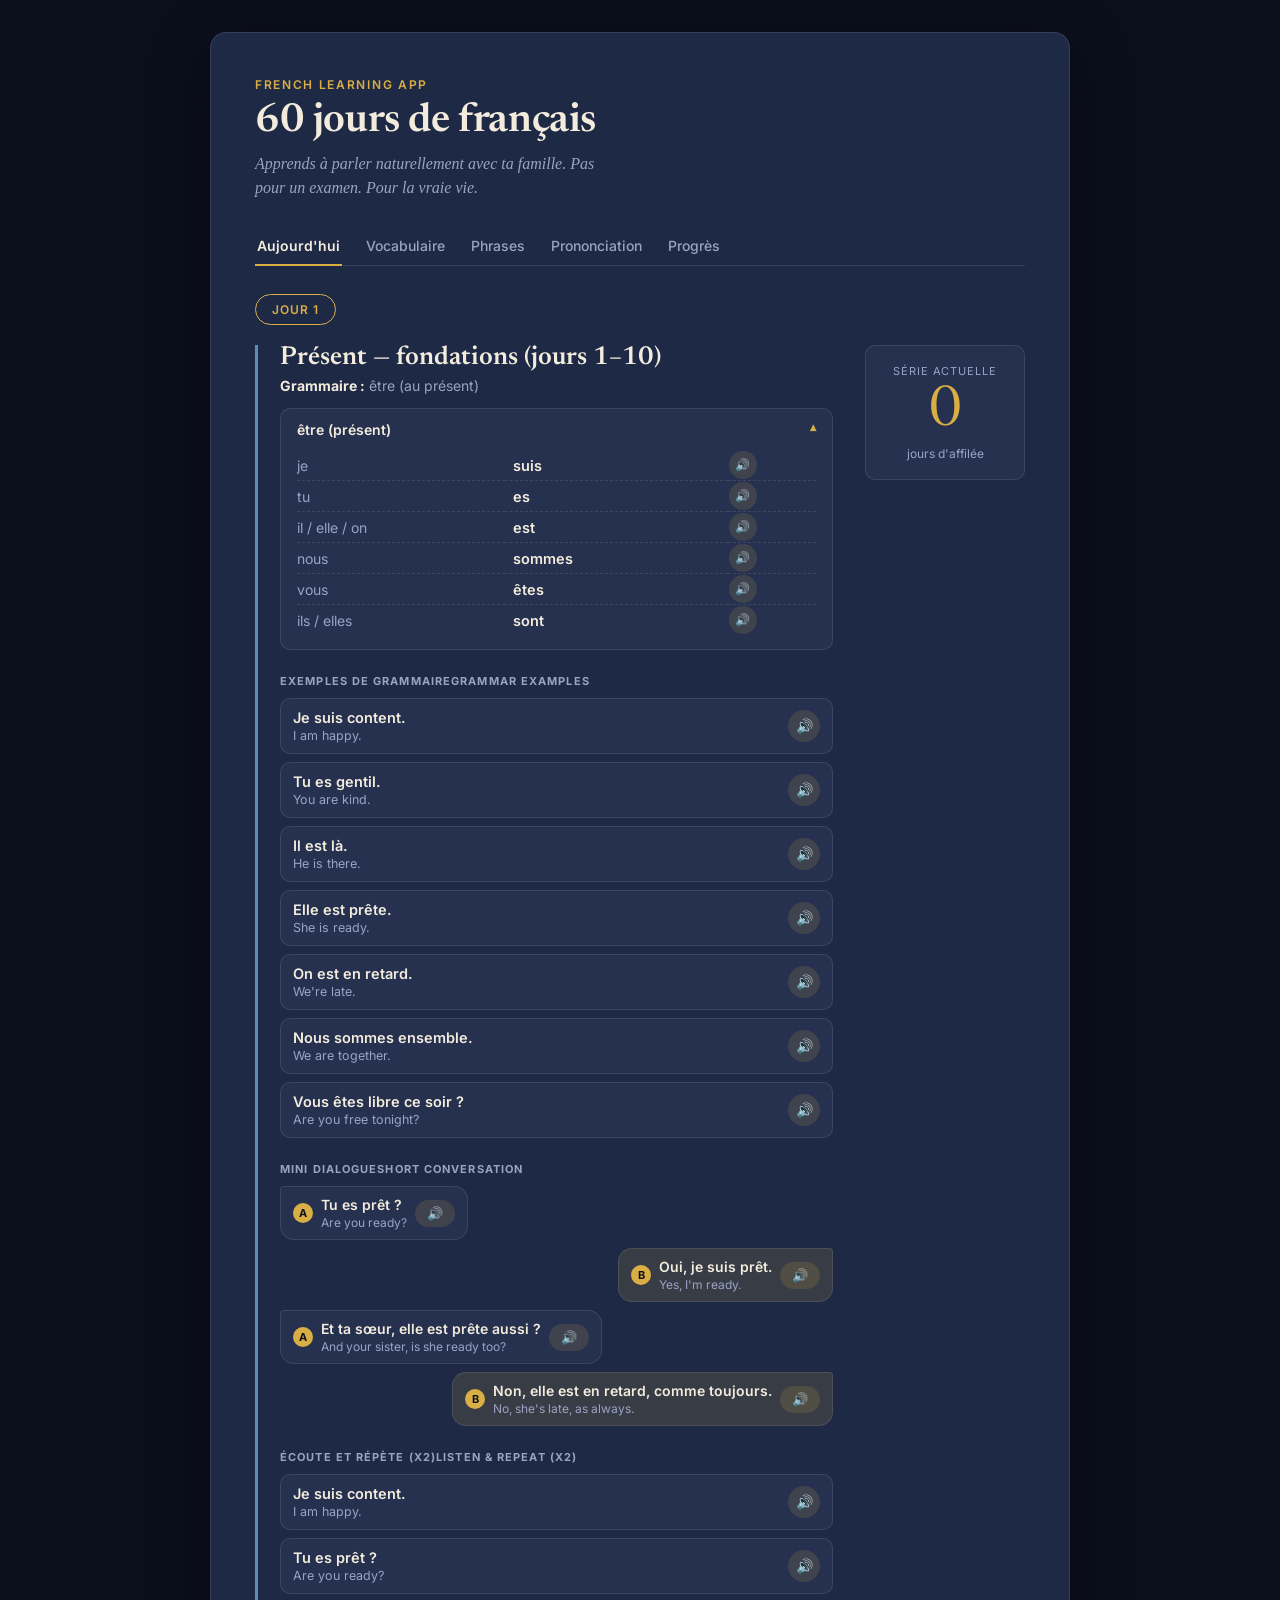
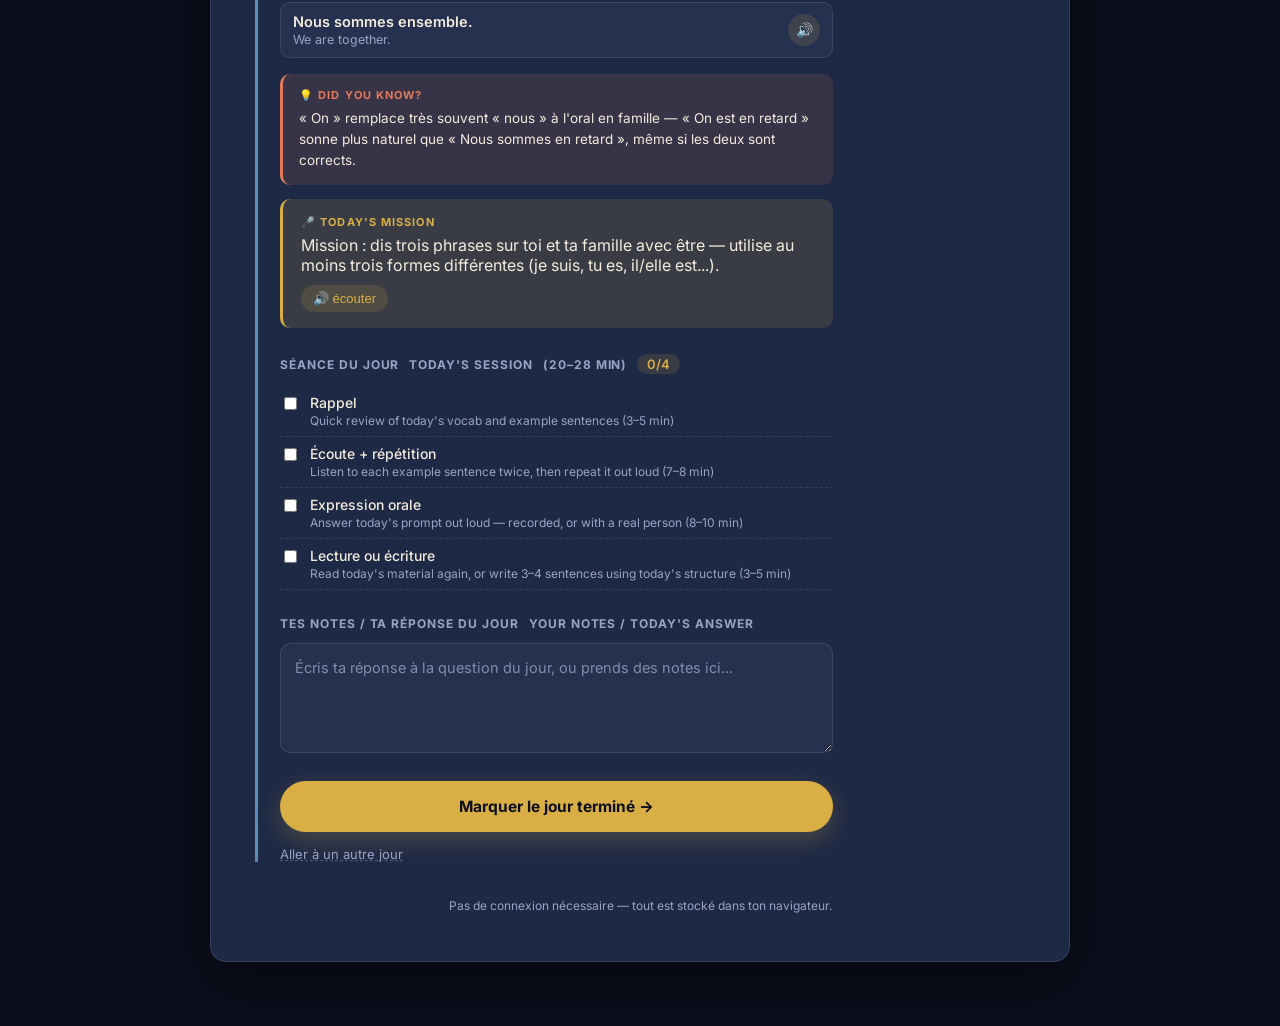
==== commit 93c668e2: "Add files via upload" ====
--- a/index.html
+++ b/index.html
@@ -40,7 +40,7 @@
 
           <div id="prompt-section">
             <div class="prompt-box">
-              <p class="prompt-label">🎤 Mission du jour</p>
+              <p class="prompt-label" id="prompt-label">🎤 Mission du jour</p>
               <p class="prompt-text" id="today-prompt"></p>
               <button class="speak-btn small" id="speak-prompt">🔊 écouter</button>
             </div>
--- a/style.css
+++ b/style.css
@@ -1,19 +1,28 @@
-/* ===== Tokens ===== */
+/* ===== Tokens =====
+   Same variable names as before so every rule below still resolves — only
+   the palette, shapes and type treatment changed. Deep navy page, a
+   slightly-lighter navy for cards, gold as the primary accent (CTAs, tabs,
+   focus), coral as the secondary accent (highlights, "did you know" box),
+   sage green reserved for streak/completion so it doesn't compete with gold. */
 :root {
-  --paper: #faf7f0;
-  --grid-line: #cfdded;
-  --margin-red: #c0392b;
-  --ink: #1f2a44;
-  --ink-soft: #5b6584;
-  --accent: #2c5f8a;
-  --accent-soft: #e3edf5;
-  --stamp-green: #4f7942;
-  --warm-complete: #c1763f;
-  --warm-complete-hover: #a8632f;
-  --notice-gold: #b8862f;
-  --notice-gold-soft: #f7efdd;
-  --shadow: rgba(31, 42, 68, 0.10);
-  --radius: 6px;
+  --page-bg: #0B0F1C;
+  --paper: #1E2946;         /* card / panel background (was cream paper) */
+  --paper-alt: #26314F;     /* secondary panel / hover / speaker-b bubble */
+  --grid-line: rgba(255, 255, 255, 0.10);
+  --grid-line-strong: rgba(255, 255, 255, 0.18);
+  --margin-red: #E2795A;    /* coral accent */
+  --ink: #F3ECDD;           /* cream headline / primary text */
+  --ink-soft: #9AA3C4;      /* muted secondary text */
+  --accent: #D9AE45;        /* gold — primary interactive accent */
+  --accent-soft: rgba(217, 174, 69, 0.14);
+  --accent-dark: #B98F2E;   /* gold hover/active */
+  --stamp-green: #7FB98A;   /* sage — streak / completion */
+  --warm-complete: #D9AE45;
+  --warm-complete-hover: #C29A38;
+  --notice-gold: #E2795A;   /* coral — "did you know" callout */
+  --notice-gold-soft: rgba(226, 121, 90, 0.13);
+  --shadow: rgba(0, 0, 0, 0.45);
+  --radius: 10px;
 }
 
 * { box-sizing: border-box; }
@@ -21,7 +30,7 @@
 html, body {
   margin: 0;
   padding: 0;
-  background: #e9e4d8;
+  background: var(--page-bg);
   color: var(--ink);
   font-family: 'Inter', sans-serif;
 }
@@ -30,65 +39,58 @@
   * { transition: none !important; animation: none !important; }
 }
 
-/* ===== Notebook page ===== */
+/* ===== Page card ===== */
 .notebook {
   position: relative;
   max-width: 860px;
   margin: 32px auto 64px;
-  background:
-    repeating-linear-gradient(
-      to bottom,
-      transparent 0,
-      transparent 27px,
-      var(--grid-line) 27px,
-      var(--grid-line) 28px
-    ),
-    var(--paper);
-  box-shadow: 0 12px 40px var(--shadow);
-  border-radius: var(--radius);
-  padding: 48px 48px 40px 84px;
-}
-
-.margin-rule {
-  position: absolute;
-  top: 0;
-  bottom: 0;
-  left: 56px;
-  width: 2px;
-  background: var(--margin-red);
-  opacity: 0.55;
-}
+  background: var(--paper);
+  border: 1px solid var(--grid-line);
+  box-shadow: 0 20px 60px var(--shadow);
+  border-radius: 16px;
+  padding: 44px 44px 36px;
+}
+
+/* The red notebook margin rule is retired with the notebook look. */
+.margin-rule { display: none; }
 
 /* ===== Header ===== */
-.page-header { margin-bottom: 28px; }
+.page-header { margin-bottom: 26px; }
 
 .eyebrow {
-  font-family: 'Caveat', cursive;
-  font-size: 22px;
-  color: var(--margin-red);
-  margin: 0 0 2px;
-  transform: rotate(-1.5deg);
-  display: inline-block;
+  font-family: 'Inter', sans-serif;
+  font-weight: 600;
+  font-size: 12px;
+  letter-spacing: 0.14em;
+  text-transform: uppercase;
+  color: var(--accent);
+  margin: 0 0 10px;
 }
 
 .page-header h1 {
   font-family: 'Newsreader', serif;
   font-weight: 600;
   font-size: 40px;
-  margin: 0 0 6px;
-  color: var(--ink);
+  margin: 0 0 10px;
+  color: var(--ink);
+  letter-spacing: -0.01em;
 }
 
 .subtitle {
   margin: 0;
   color: var(--ink-soft);
-  font-size: 15px;
+  font-size: 16px;
+  font-family: 'Newsreader', serif;
+  font-style: italic;
+  font-weight: 500;
+  line-height: 1.5;
+  max-width: 46ch;
 }
 
 /* ===== Tabs ===== */
 .tabs {
   display: flex;
-  gap: 6px;
+  gap: 22px;
   border-bottom: 1px solid var(--grid-line);
   margin-bottom: 28px;
   flex-wrap: wrap;
@@ -100,19 +102,21 @@
   font-weight: 500;
   background: transparent;
   border: none;
-  padding: 10px 16px;
-  cursor: pointer;
-  color: var(--ink-soft);
-  border-radius: var(--radius) var(--radius) 0 0;
+  padding: 10px 2px;
+  cursor: pointer;
+  color: var(--ink-soft);
+  border-radius: 0;
   position: relative;
   top: 1px;
+  border-bottom: 2px solid transparent;
+  transition: color 0.15s ease, border-color 0.15s ease;
 }
 
 .tab:hover { color: var(--ink); }
 
 .tab.active {
-  color: var(--accent);
-  background: var(--accent-soft);
+  color: var(--ink);
+  background: transparent;
   border-bottom: 2px solid var(--accent);
   font-weight: 600;
 }
@@ -136,13 +140,17 @@
   font-size: 26px;
   font-weight: 600;
   margin: 0 0 6px;
+  color: var(--ink);
 }
 
 h3 {
-  font-family: 'Newsreader', serif;
-  font-size: 18px;
-  font-weight: 600;
-  margin: 24px 0 10px;
+  font-family: 'Inter', sans-serif;
+  font-size: 12px;
+  font-weight: 700;
+  letter-spacing: 0.08em;
+  text-transform: uppercase;
+  color: var(--ink-soft);
+  margin: 26px 0 12px;
   display: flex;
   align-items: baseline;
   gap: 10px;
@@ -152,19 +160,19 @@
 
 /* ===== Today panel ===== */
 .stamp {
-  display: inline-block;
-  font-family: 'Caveat', cursive;
-  font-size: 30px;
-  color: var(--margin-red);
-  border: 2px solid var(--margin-red);
-  border-radius: 50%;
-  width: 92px;
-  height: 92px;
-  line-height: 88px;
-  text-align: center;
-  transform: rotate(-6deg);
-  margin-bottom: 18px;
-  opacity: 0.85;
+  display: inline-flex;
+  align-items: center;
+  justify-content: center;
+  font-family: 'Inter', sans-serif;
+  font-weight: 600;
+  font-size: 12px;
+  letter-spacing: 0.08em;
+  text-transform: uppercase;
+  color: var(--accent);
+  border: 1px solid var(--accent);
+  border-radius: 999px;
+  padding: 7px 16px;
+  margin-bottom: 20px;
 }
 
 .today-grid {
@@ -176,15 +184,14 @@
 /* Per-block colour band: a soft left border that tints as you move through
    phases of the program (present → blue, passé composé → amber, etc.) */
 .today-main {
-  border-left: 4px solid var(--block-color, var(--accent));
-  padding-left: 20px;
+  border-left: 3px solid var(--block-color, var(--accent));
+  padding-left: 22px;
 }
 
 @media (max-width: 640px) {
   .today-grid { grid-template-columns: 1fr; }
-  .notebook { padding: 32px 24px 32px 56px; }
-  .margin-rule { left: 32px; }
-  .today-main { padding-left: 14px; }
+  .notebook { padding: 30px 22px 28px; border-radius: 14px; }
+  .today-main { padding-left: 16px; }
 }
 
 .meta { font-size: 14px; margin: 4px 0; color: var(--ink-soft); }
@@ -199,13 +206,16 @@
 }
 
 .prompt-label {
-  font-family: 'Caveat', cursive;
-  font-size: 18px;
-  color: var(--accent);
-  margin: 0 0 4px;
-}
-
-.prompt-text { margin: 0 0 10px; font-size: 16px; }
+  font-family: 'Inter', sans-serif;
+  font-weight: 700;
+  font-size: 11px;
+  letter-spacing: 0.1em;
+  text-transform: uppercase;
+  color: var(--accent);
+  margin: 0 0 6px;
+}
+
+.prompt-text { margin: 0 0 10px; font-size: 16px; color: var(--ink); }
 
 /* ===== Today's focus vocab chips ===== */
 .vocab-chip-row {
@@ -220,18 +230,19 @@
   display: flex;
   align-items: center;
   gap: 6px;
-  background: white;
+  background: var(--paper-alt);
   border: 1px solid var(--grid-line);
   border-radius: 16px;
   padding: 5px 6px 5px 12px;
   font-size: 13.5px;
 }
-.vocab-chip .chip-fr { font-weight: 600; }
+.vocab-chip .chip-fr { font-weight: 600; color: var(--ink); }
 .vocab-chip .chip-en { color: var(--ink-soft); font-size: 12px; margin-left: 4px; }
 .vocab-chip button {
   background: none;
   border: none;
   cursor: pointer;
+  color: var(--accent);
   font-size: 12px;
   width: 22px;
   height: 22px;
@@ -241,23 +252,15 @@
 
 /* ===== Learning-section sub-headings (Grammar examples / Mini dialogue / Écoute) ===== */
 .learning-subhead {
-  font-family: 'Caveat', cursive;
-  font-weight: 600;
-  font-size: 19px;
-  color: var(--ink-soft);
-  margin: 22px 0 8px;
+  font-family: 'Inter', sans-serif;
+  font-weight: 700;
+  font-size: 11px;
+  letter-spacing: 0.1em;
+  text-transform: uppercase;
+  color: var(--ink-soft);
+  margin: 24px 0 10px;
   display: block;
 }
-.subhead-en {
-  font-family: 'Inter', sans-serif;
-  font-style: italic;
-  font-weight: 400;
-  font-size: 12px;
-  color: var(--ink-soft);
-  margin-left: 8px;
-  opacity: 0.75;
-}
-h3 { flex-wrap: wrap; }
 /* Hide a subhead whenever its content div right after it is empty — the
    heading and the list are toggled together from script.js. */
 
@@ -270,14 +273,14 @@
   align-items: center;
   justify-content: space-between;
   gap: 12px;
-  background: white;
+  background: var(--paper-alt);
   border: 1px solid var(--grid-line);
   border-radius: var(--radius);
   padding: 10px 12px;
   margin-bottom: 8px;
 }
 .example-sentence-text { flex: 1; }
-.ex-fr { display: block; font-weight: 600; font-size: 14.5px; }
+.ex-fr { display: block; font-weight: 600; font-size: 14.5px; color: var(--ink); }
 .ex-en { display: block; color: var(--ink-soft); font-size: 12.5px; margin-top: 2px; }
 
 /* ===== Mini dialogue (chat-bubble style, A left / B right) ===== */
@@ -298,7 +301,7 @@
   border: 1px solid var(--grid-line);
 }
 .dialogue-line.speaker-a .dialogue-bubble {
-  background: white;
+  background: var(--paper-alt);
   border-top-left-radius: 4px;
 }
 .dialogue-line.speaker-b .dialogue-bubble {
@@ -307,13 +310,18 @@
 }
 
 .dialogue-speaker {
-  font-family: 'Caveat', cursive;
+  font-family: 'Inter', sans-serif;
   font-weight: 700;
-  font-size: 15px;
-  color: var(--accent);
+  font-size: 11px;
+  color: var(--page-bg);
+  background: var(--accent);
   flex-shrink: 0;
-  width: 16px;
-  text-align: center;
+  width: 20px;
+  height: 20px;
+  border-radius: 50%;
+  display: inline-flex;
+  align-items: center;
+  justify-content: center;
 }
 .dialogue-text { flex: 1; }
 .dialogue-text .ex-fr { font-size: 14px; }
@@ -333,18 +341,21 @@
 }
 .notice-box:empty { display: none; }
 .notice-label {
-  font-family: 'Caveat', cursive;
-  font-size: 18px;
+  font-family: 'Inter', sans-serif;
+  font-weight: 700;
+  font-size: 11px;
+  letter-spacing: 0.1em;
+  text-transform: uppercase;
   color: var(--notice-gold);
-  margin: 0 0 4px;
-}
-.notice-text { margin: 0; font-size: 13.5px; color: var(--ink); line-height: 1.5; }
+  margin: 0 0 6px;
+}
+.notice-text { margin: 0; font-size: 13.5px; color: var(--ink); line-height: 1.55; }
 
 /* ===== Conjugation tables ===== */
 #conjugation-tables { margin-bottom: 6px; }
 
 .conj-table {
-  background: white;
+  background: var(--paper-alt);
   border: 1px solid var(--grid-line);
   border-radius: var(--radius);
   padding: 0;
@@ -353,9 +364,10 @@
 }
 .conj-table > summary,
 .conj-table > .conj-table-header {
-  font-family: 'Caveat', cursive;
-  font-size: 19px;
-  color: var(--accent);
+  font-family: 'Inter', sans-serif;
+  font-weight: 600;
+  font-size: 14px;
+  color: var(--ink);
   padding: 12px 16px;
   cursor: pointer;
   list-style: none;
@@ -368,7 +380,7 @@
   content: "▾";
   font-family: 'Inter', sans-serif;
   font-size: 12px;
-  color: var(--ink-soft);
+  color: var(--accent);
   transition: transform 0.15s ease;
 }
 .conj-table[open] > summary::after { transform: rotate(180deg); }
@@ -378,9 +390,9 @@
 .conj-table tr { border-bottom: 1px dashed var(--grid-line); }
 .conj-table tr:last-child { border-bottom: none; }
 .conj-pronoun { padding: 6px 8px 6px 0; color: var(--ink-soft); font-size: 14px; width: 40%; }
-.conj-form { padding: 6px 8px; font-weight: 600; font-size: 14.5px; }
+.conj-form { padding: 6px 8px; font-weight: 600; font-size: 14.5px; color: var(--ink); }
 .conj-table .speak-btn { width: 28px; height: 28px; font-size: 12px; }
-.conj-note { font-size: 13px; color: var(--ink-soft); margin: 10px 0 0; font-style: italic; }
+.conj-note { font-size: 13px; color: var(--ink-soft); margin: 10px 0 0; }
 
 /* ===== Checklist with progress counter ===== */
 .checklist-progress {
@@ -391,9 +403,11 @@
   background: var(--accent-soft);
   border-radius: 12px;
   padding: 2px 10px;
+  text-transform: none;
+  letter-spacing: normal;
 }
 .checklist-progress.complete {
-  color: white;
+  color: var(--page-bg);
   background: var(--stamp-green);
 }
 
@@ -422,18 +436,11 @@
   color: var(--ink);
   border: 1px solid var(--grid-line);
   border-radius: var(--radius);
-  background:
-    repeating-linear-gradient(
-      to bottom,
-      transparent 0,
-      transparent 23px,
-      var(--grid-line) 23px,
-      var(--grid-line) 24px
-    ),
-    white;
+  background: var(--paper-alt);
   line-height: 24px;
   resize: vertical;
 }
+.notes-pad::placeholder { color: var(--ink-soft); opacity: 0.8; }
 .notes-pad:focus { outline: 2px solid var(--accent); outline-offset: 1px; }
 
 /* ===== Day controls ===== */
@@ -447,16 +454,16 @@
 .primary-btn {
   width: 100%;
   background: var(--warm-complete);
-  color: white;
+  color: var(--page-bg);
   border: none;
   padding: 16px 20px;
-  border-radius: var(--radius);
-  font-family: 'Inter', sans-serif;
-  font-weight: 600;
+  border-radius: 999px;
+  font-family: 'Inter', sans-serif;
+  font-weight: 700;
   font-size: 15.5px;
   cursor: pointer;
   transition: background 0.15s ease, transform 0.1s ease;
-  box-shadow: 0 4px 14px rgba(193, 118, 63, 0.28);
+  box-shadow: 0 8px 24px rgba(217, 174, 69, 0.25);
 }
 .primary-btn:hover { background: var(--warm-complete-hover); }
 .primary-btn:active { transform: scale(0.99); }
@@ -472,7 +479,7 @@
   list-style: none;
   color: var(--ink-soft);
   text-decoration: underline dashed;
-  text-decoration-color: var(--grid-line);
+  text-decoration-color: var(--grid-line-strong);
 }
 .day-jump summary::-webkit-details-marker { display: none; }
 .day-jump-inner {
@@ -487,10 +494,13 @@
   border: 1px solid var(--grid-line);
   border-radius: var(--radius);
   font-family: 'Inter', sans-serif;
+  background: var(--paper-alt);
+  color: var(--ink);
 }
 .day-jump button {
   border: 1px solid var(--grid-line);
-  background: white;
+  background: var(--paper-alt);
+  color: var(--ink);
   padding: 6px 10px;
   border-radius: var(--radius);
   cursor: pointer;
@@ -501,15 +511,15 @@
 }
 
 .today-side {
-  background: white;
+  background: var(--paper-alt);
   border: 1px solid var(--grid-line);
   border-radius: var(--radius);
   padding: 18px;
   text-align: center;
   align-self: start;
 }
-.side-label { font-size: 12px; color: var(--ink-soft); margin: 0 0 6px; text-transform: uppercase; letter-spacing: 0.04em; }
-.streak-number { font-family: 'Newsreader', serif; font-size: 56px; margin: 0; color: var(--stamp-green); line-height: 1; }
+.side-label { font-size: 11px; color: var(--ink-soft); margin: 0 0 6px; text-transform: uppercase; letter-spacing: 0.08em; }
+.streak-number { font-family: 'Newsreader', serif; font-size: 56px; margin: 0; color: var(--accent); line-height: 1; }
 .side-sub { font-size: 12px; color: var(--ink-soft); margin: 6px 0 0; }
 
 @media (max-width: 640px) {
@@ -529,7 +539,7 @@
   font-size: 14.5px;
 }
 
-.word-fr { font-weight: 600; }
+.word-fr { font-weight: 600; color: var(--ink); }
 .word-en { color: var(--ink-soft); font-size: 13.5px; margin-left: 10px; }
 .word-left { flex: 1; }
 
@@ -543,24 +553,25 @@
   cursor: pointer;
   font-size: 14px;
   flex-shrink: 0;
-  transition: background 0.15s ease;
-}
-.speak-btn:hover { background: var(--accent); color: white; }
-.speak-btn.small { width: auto; height: auto; border-radius: var(--radius); padding: 6px 12px; font-size: 13px; }
+  transition: background 0.15s ease, color 0.15s ease;
+}
+.speak-btn:hover { background: var(--accent); color: var(--page-bg); }
+.speak-btn.small { width: auto; height: auto; border-radius: 999px; padding: 6px 12px; font-size: 13px; }
 
 .card-list .word-row { padding: 12px 0; }
 
 /* ===== Pronunciation ===== */
 .pattern-card {
-  background: white;
+  background: var(--paper-alt);
   border: 1px solid var(--grid-line);
   border-radius: var(--radius);
   padding: 16px 18px;
   margin-bottom: 14px;
 }
 .pattern-card h4 {
-  font-family: 'Caveat', cursive;
-  font-size: 22px;
+  font-family: 'Newsreader', serif;
+  font-weight: 600;
+  font-size: 19px;
   color: var(--margin-red);
   margin: 0 0 4px;
 }
@@ -574,8 +585,9 @@
   border-radius: 16px;
   padding: 5px 10px 5px 12px;
   font-size: 13px;
-}
-.example-chip button { background: none; border: none; cursor: pointer; font-size: 13px; }
+  color: var(--ink);
+}
+.example-chip button { background: none; border: none; cursor: pointer; color: var(--accent); font-size: 13px; }
 
 /* ===== Progress grid ===== */
 .grid-60 {
@@ -591,8 +603,8 @@
 .day-cell {
   aspect-ratio: 1;
   border: 1px solid var(--grid-line);
-  border-radius: var(--radius);
-  background: white;
+  border-radius: 50%;
+  background: var(--paper-alt);
   font-size: 12px;
   display: flex;
   align-items: center;
@@ -601,16 +613,16 @@
   color: var(--ink-soft);
   transition: transform 0.1s ease;
 }
-.day-cell:hover { transform: scale(1.06); }
-.day-cell.done { background: var(--stamp-green); color: white; border-color: var(--stamp-green); }
-.day-cell.current { border: 2px solid var(--accent); color: var(--accent); font-weight: 700; }
+.day-cell:hover { transform: scale(1.08); }
+.day-cell.done { background: var(--accent); color: var(--page-bg); border-color: var(--accent); font-weight: 700; }
+.day-cell.current { border: 2px solid var(--accent); color: var(--accent); font-weight: 700; background: var(--accent-soft); }
 
 .reset-btn {
   background: none;
   border: 1px solid var(--grid-line);
   color: var(--ink-soft);
   padding: 8px 14px;
-  border-radius: var(--radius);
+  border-radius: 999px;
   font-size: 13px;
   cursor: pointer;
 }
@@ -618,54 +630,44 @@
 
 /* ===== Chapter banner (Days 56-60) — links out to the story pages ===== */
 .chapter-banner {
-  background: linear-gradient(135deg, #1B2438 0%, #2A3550 100%);
-  border: 1px solid #3a4a6a;
+  background: linear-gradient(135deg, var(--page-bg) 0%, var(--paper-alt) 100%);
+  border: 1px solid var(--grid-line);
   border-radius: var(--radius);
   padding: 18px 20px;
   margin: 20px 0 6px;
-  color: #F2EAD8;
+  color: var(--ink);
 }
 .chapter-banner--soon { opacity: 0.65; }
 .chapter-banner-label {
   font-size: 11px;
   letter-spacing: 0.12em;
   text-transform: uppercase;
-  color: #D4A93E;
+  color: var(--accent);
   margin-bottom: 6px;
   font-family: 'Inter', sans-serif;
   font-weight: 600;
-}
-.chapter-banner-label-en {
-  display: block;
-  text-transform: none;
-  letter-spacing: normal;
-  font-style: italic;
-  font-weight: 400;
-  font-size: 11px;
-  color: #B9C0D4;
-  margin-top: 3px;
 }
 .chapter-banner-title {
   font-family: 'Newsreader', serif;
   font-size: 20px;
   font-weight: 600;
   margin-bottom: 14px;
-  color: #F2EAD8;
-}
-.chapter-coming { font-style: italic; font-size: 16px; color: #B9C0D4; margin-bottom: 0; }
+  color: var(--ink);
+}
+.chapter-coming { font-style: italic; font-size: 16px; color: var(--ink-soft); margin-bottom: 0; }
 .chapter-banner-btn {
   display: inline-block;
-  background: #D4A93E;
-  color: #1B2438;
+  background: var(--accent);
+  color: var(--page-bg);
   font-family: 'Inter', sans-serif;
   font-weight: 700;
   font-size: 13px;
   padding: 9px 18px;
-  border-radius: var(--radius);
+  border-radius: 999px;
   text-decoration: none;
   transition: background 0.15s ease;
 }
-.chapter-banner-btn:hover { background: #e0bc5a; }
+.chapter-banner-btn:hover { background: var(--accent-dark); }
 
 /* ===== Footer ===== */
 .page-footer {
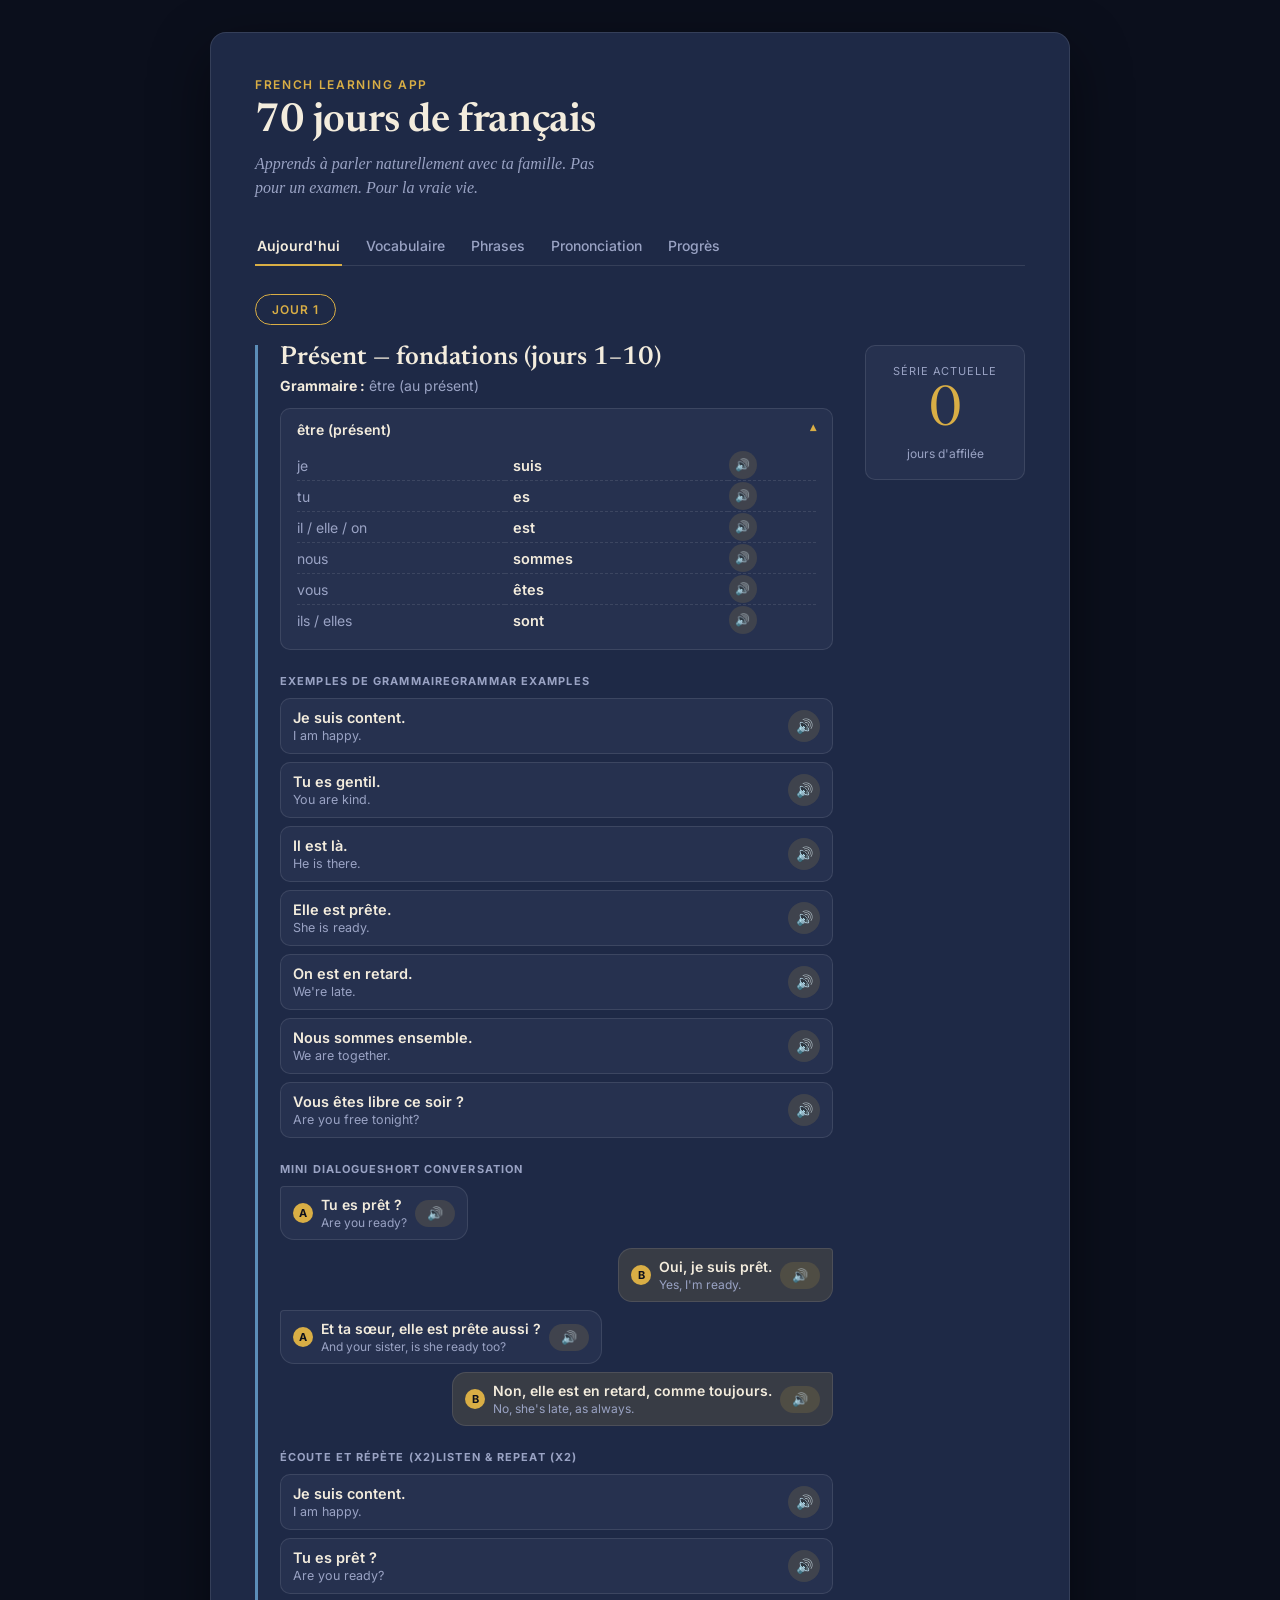
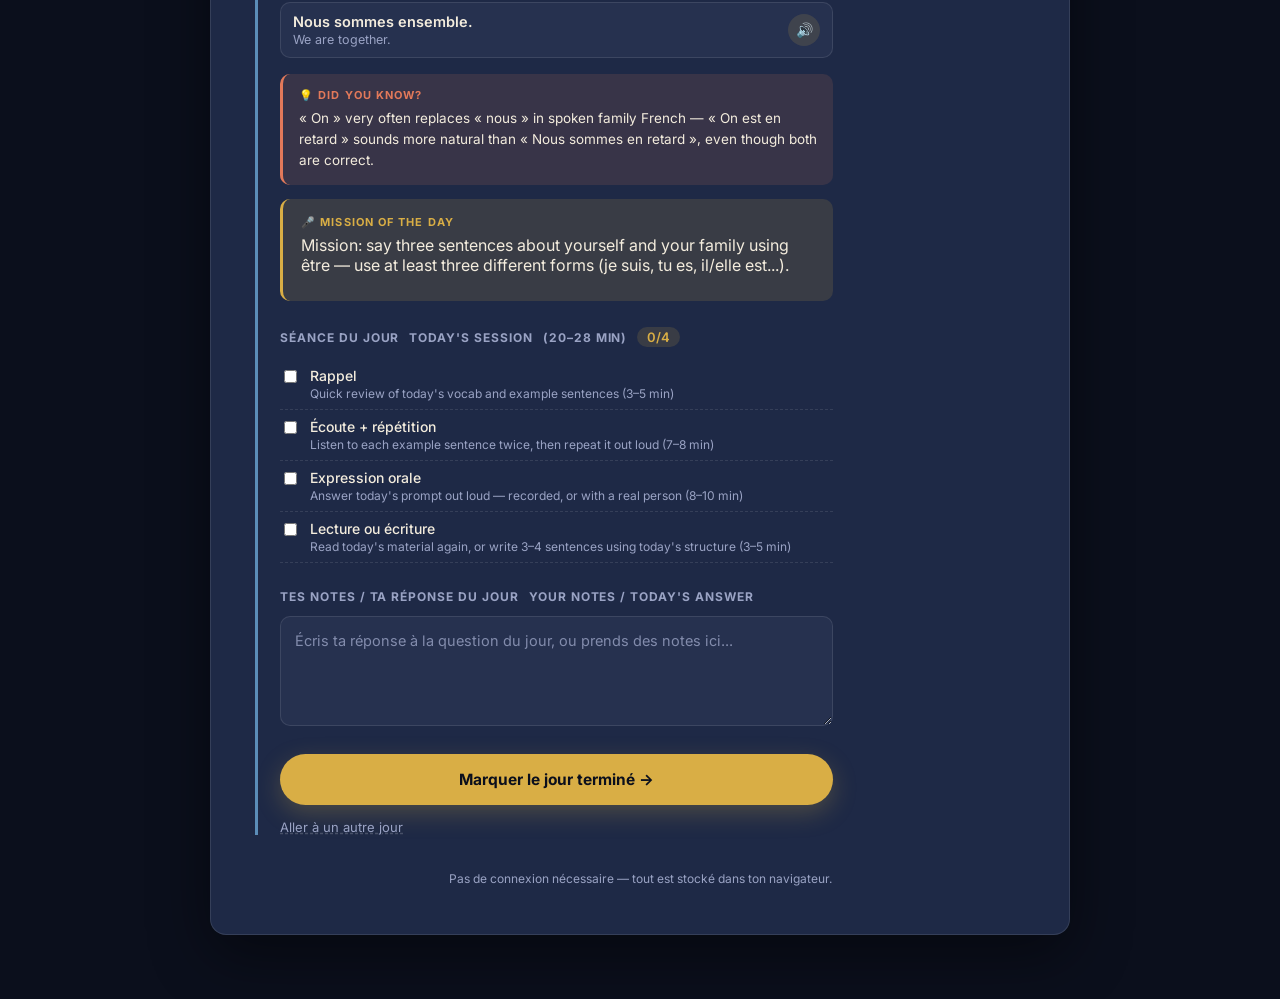
==== commit f1766f63: "Add files via upload" ====
--- a/index.html
+++ b/index.html
@@ -4,7 +4,7 @@
 <meta charset="UTF-8">
 <meta name="viewport" content="width=device-width, initial-scale=1.0">
 <meta name="google" content="notranslate">
-<title>French Learning App — 60 jours de français</title>
+<title>French Learning App — 70 jours de français</title>
 <link rel="preconnect" href="https://fonts.googleapis.com">
 <link rel="preconnect" href="https://fonts.gstatic.com" crossorigin>
 <link href="https://fonts.googleapis.com/css2?family=Newsreader:ital,opsz,wght@0,72,400;0,72,600;1,72,500&family=Inter:wght@400;500;600&family=Caveat:wght@600;700&display=swap" rel="stylesheet">
@@ -17,7 +17,7 @@
 
   <header class="page-header">
     <p class="eyebrow">french learning app</p>
-    <h1>60 jours de français</h1>
+    <h1>70 jours de français</h1>
     <p class="subtitle">Apprends à parler naturellement avec ta famille. Pas pour un examen. Pour la vraie vie.</p>
   </header>
 
@@ -63,13 +63,13 @@
 
           <div id="chapter-banner"></div>
 
-          <h3>
+          <h3 id="session-heading">
             Séance du jour<span class="subhead-en">Today's session</span> (20–28 min)
             <span class="checklist-progress" id="checklist-progress">0/4</span>
           </h3>
           <ul class="checklist" id="session-checklist"></ul>
 
-          <h3>Tes notes / ta réponse du jour<span class="subhead-en">Your notes / today's answer</span></h3>
+          <h3><span id="notes-heading-fr">Tes notes / ta réponse du jour</span><span class="subhead-en" id="notes-heading-en">Your notes / today's answer</span></h3>
           <textarea id="day-notes" class="notes-pad" placeholder="Écris ta réponse à la question du jour, ou prends des notes ici..."></textarea>
 
           <div class="day-controls">
@@ -78,7 +78,7 @@
               <summary>Aller à un autre jour</summary>
               <div class="day-jump-inner">
                 <label for="jump-input">Jour</label>
-                <input type="number" id="jump-input" min="1" max="60" value="1">
+                <input type="number" id="jump-input" min="1" max="70" value="1">
                 <button id="jump-btn">OK</button>
               </div>
             </details>
@@ -111,7 +111,7 @@
     </section>
 
     <section id="progress" class="panel">
-      <h2>Les 60 jours</h2>
+      <h2>Les 70 jours</h2>
       <div class="grid-60" id="grid-60"></div>
       <button class="reset-btn" id="reset-btn">Réinitialiser la progression</button>
     </section>
